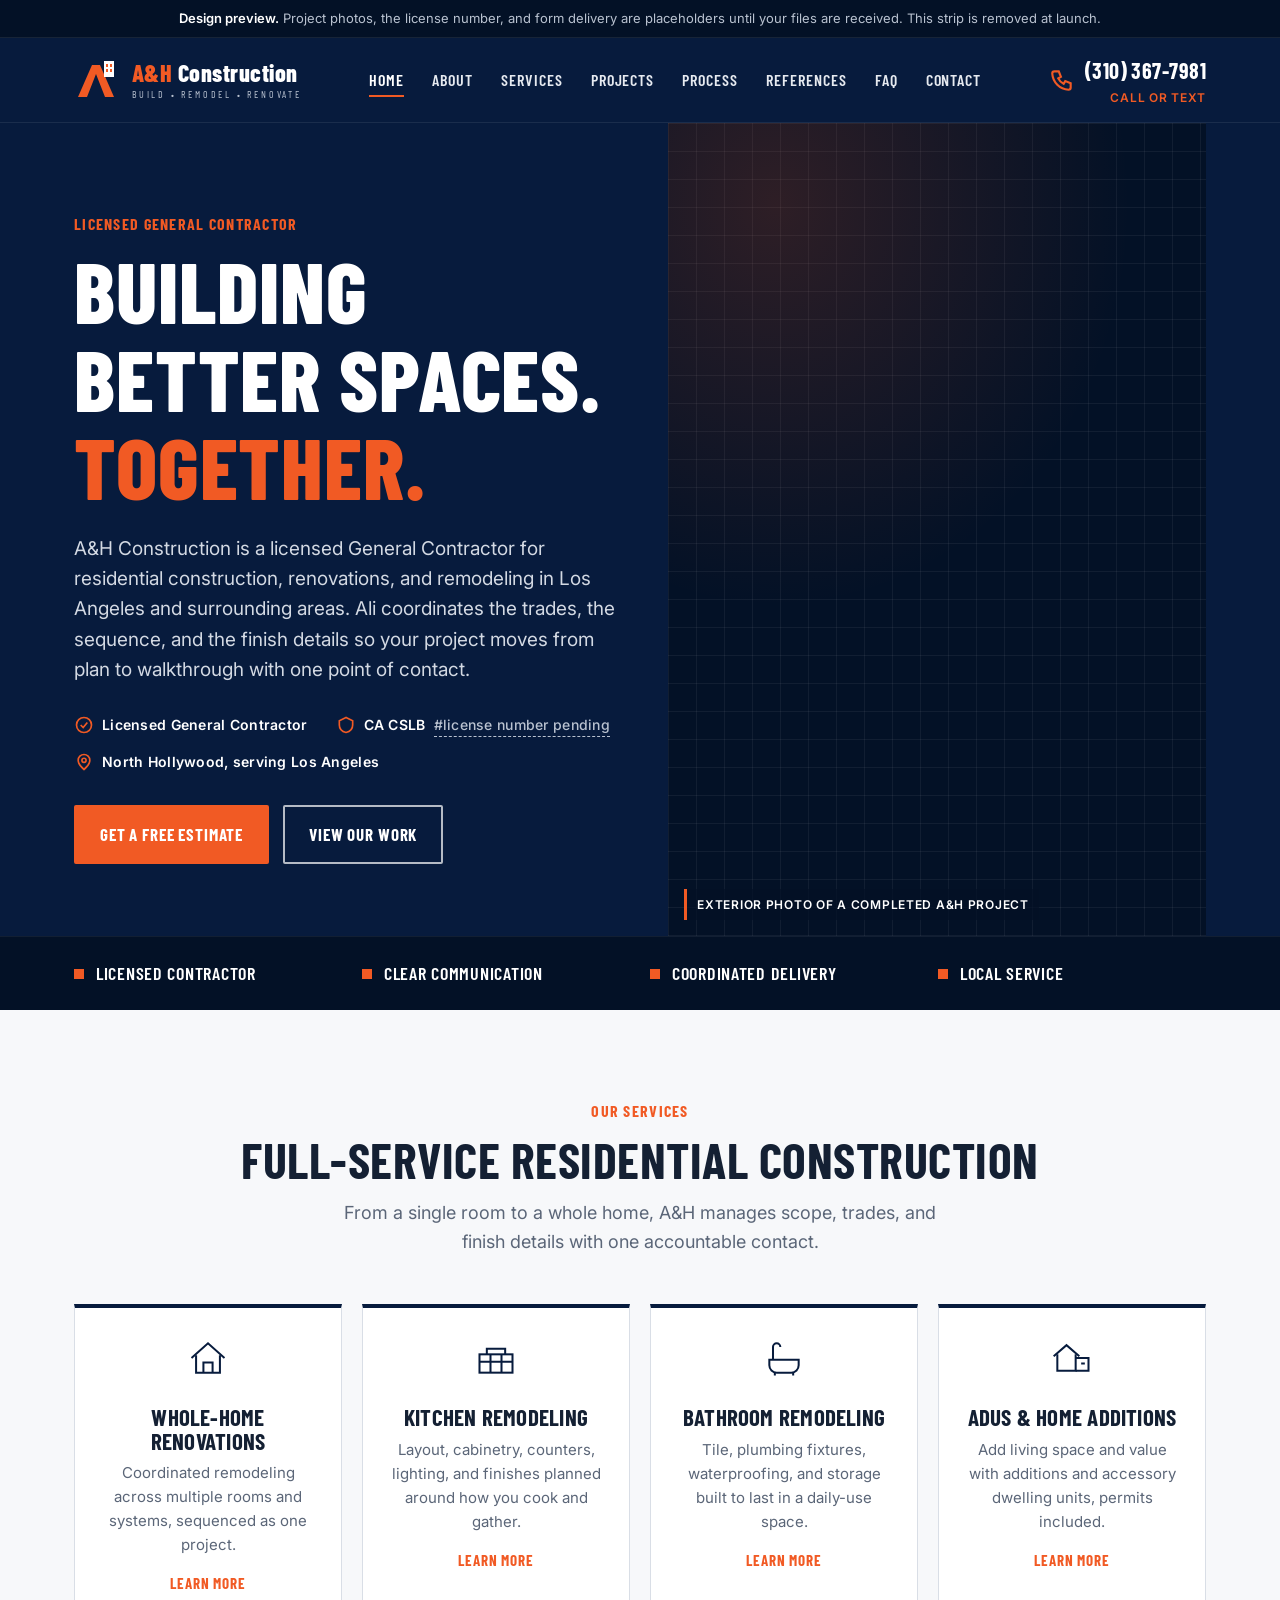
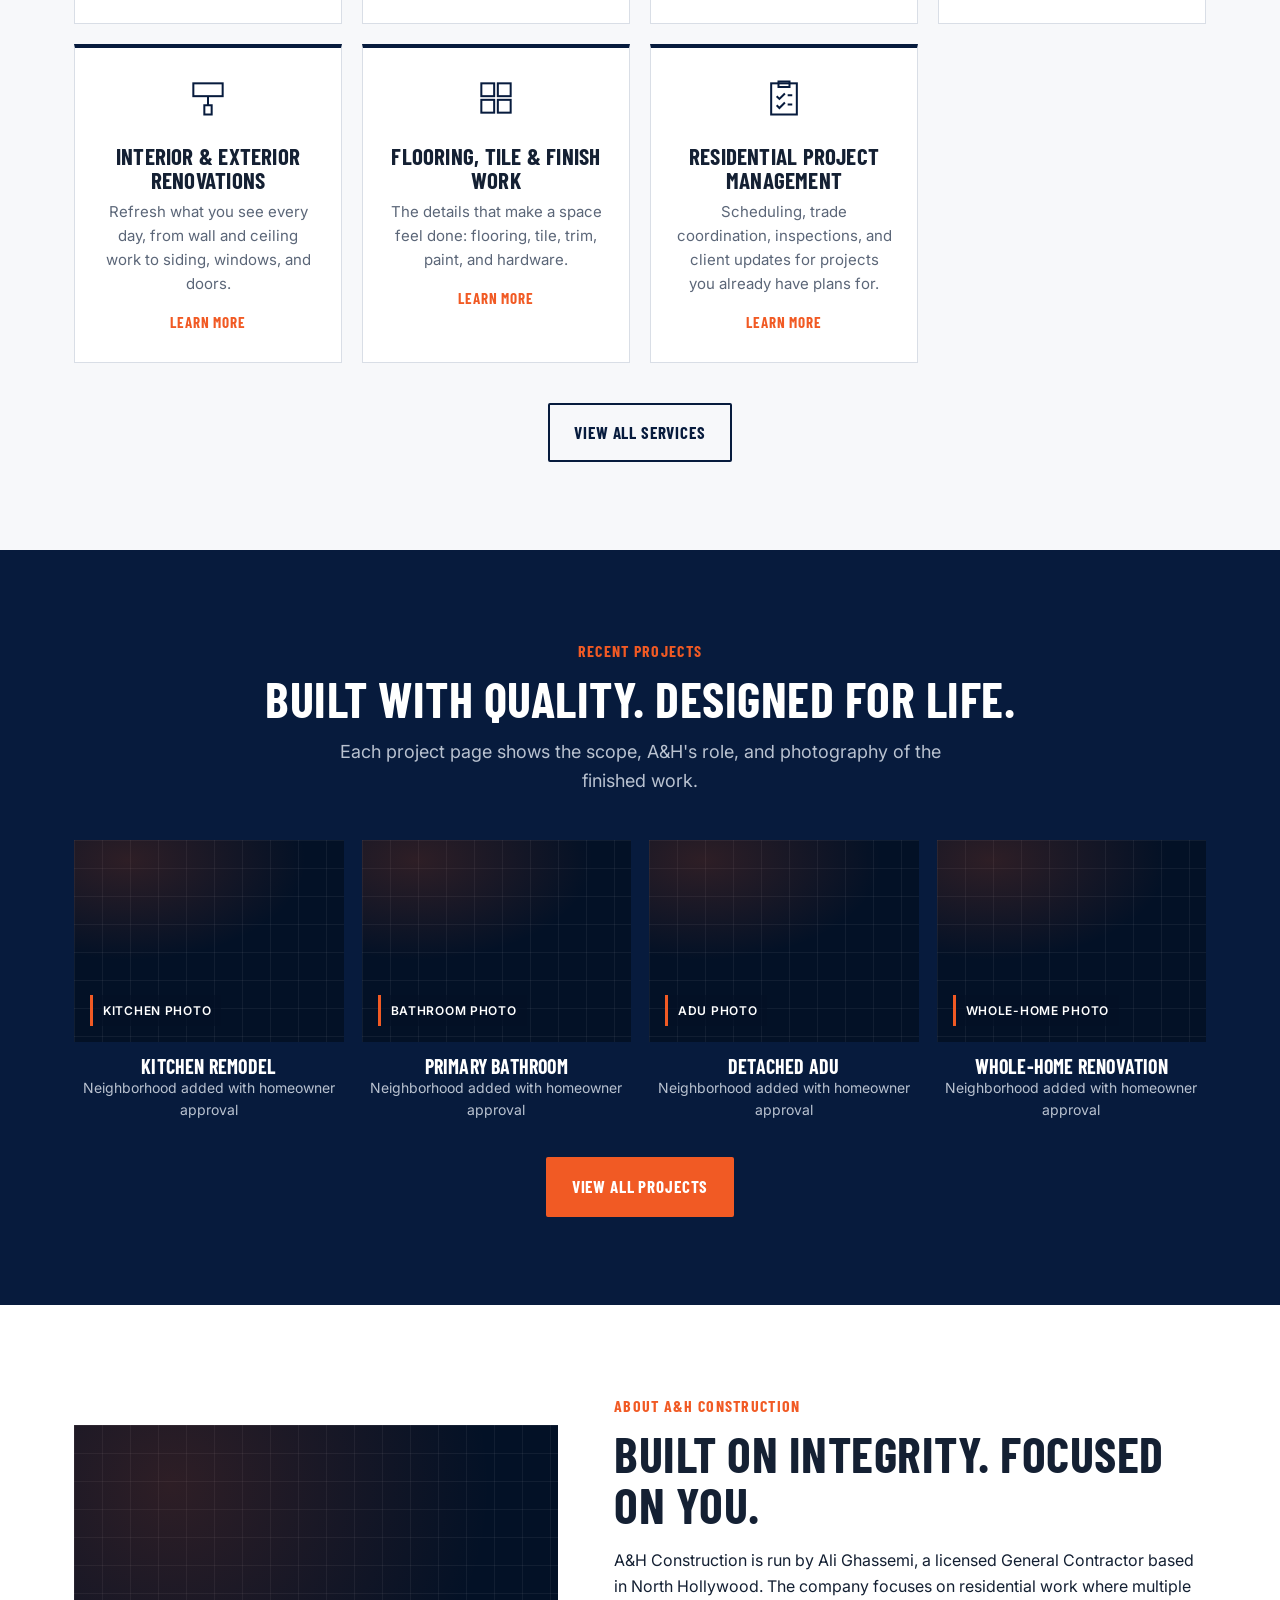
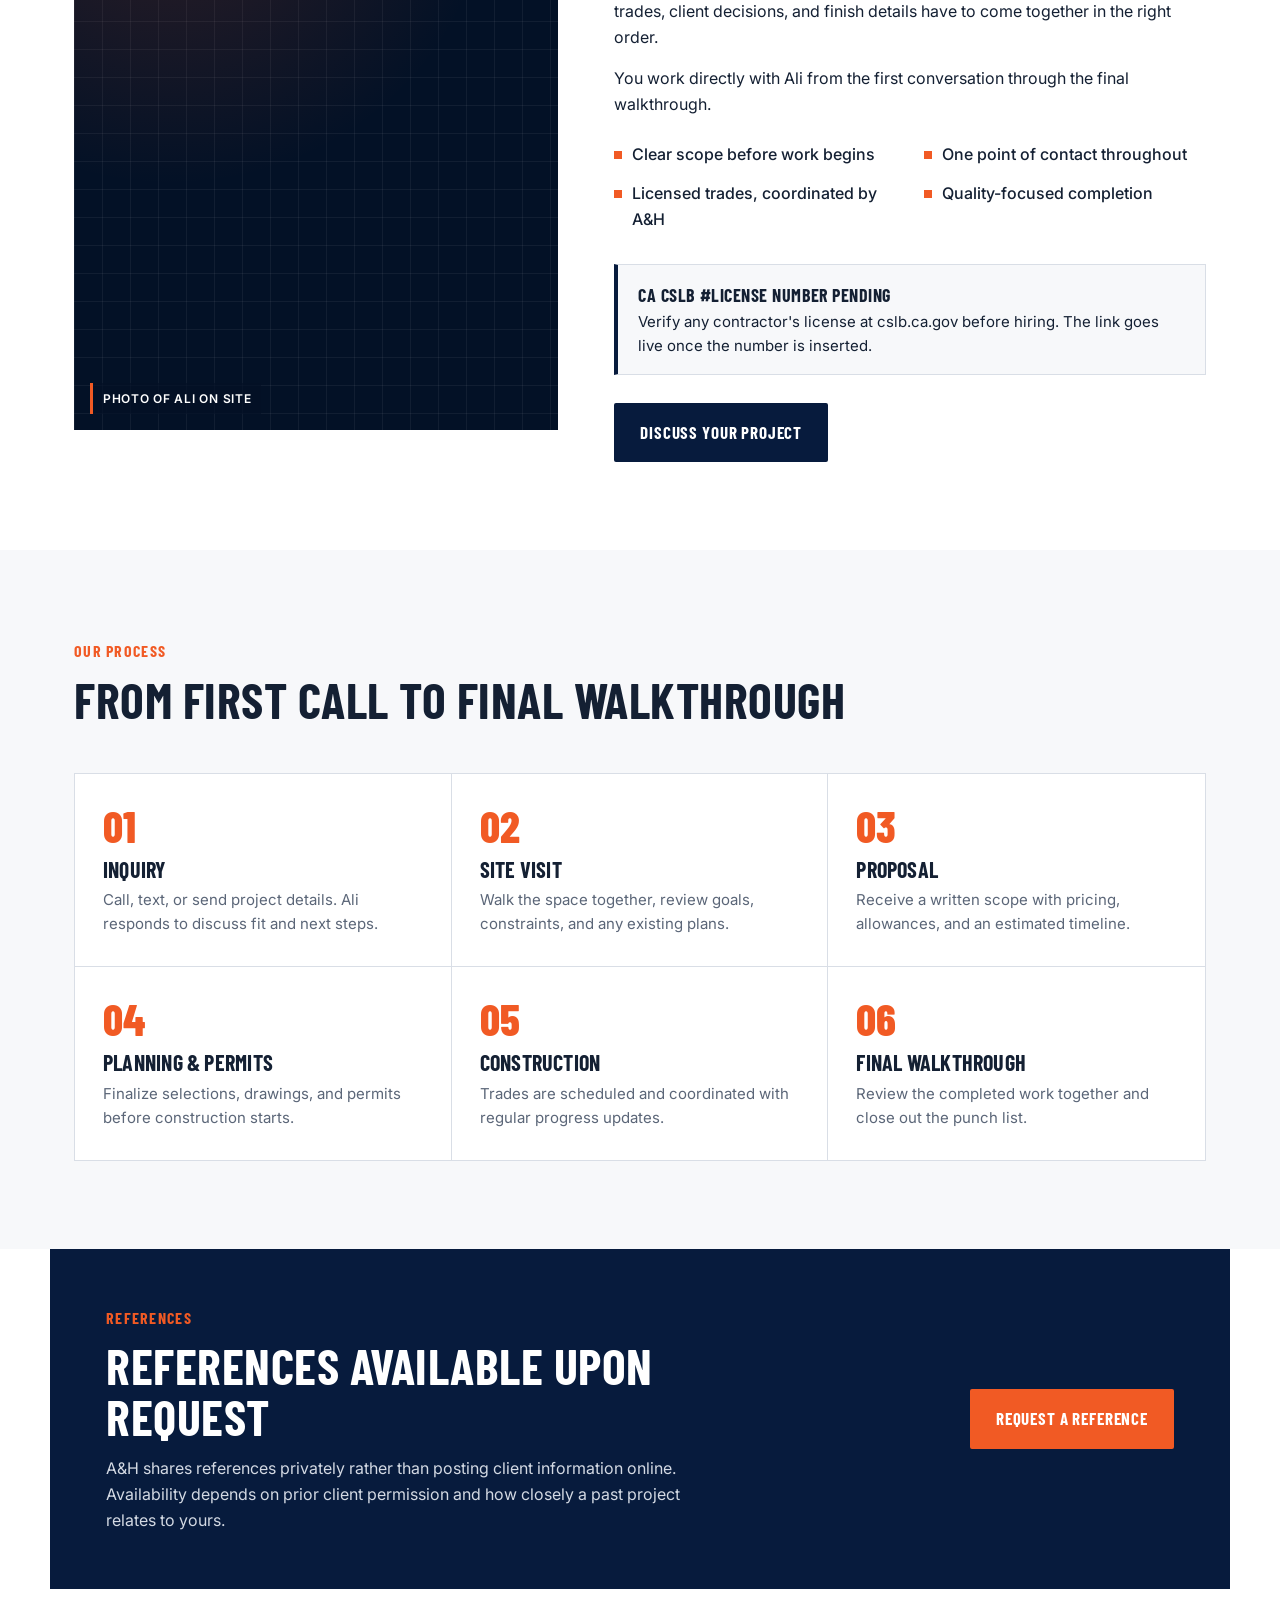
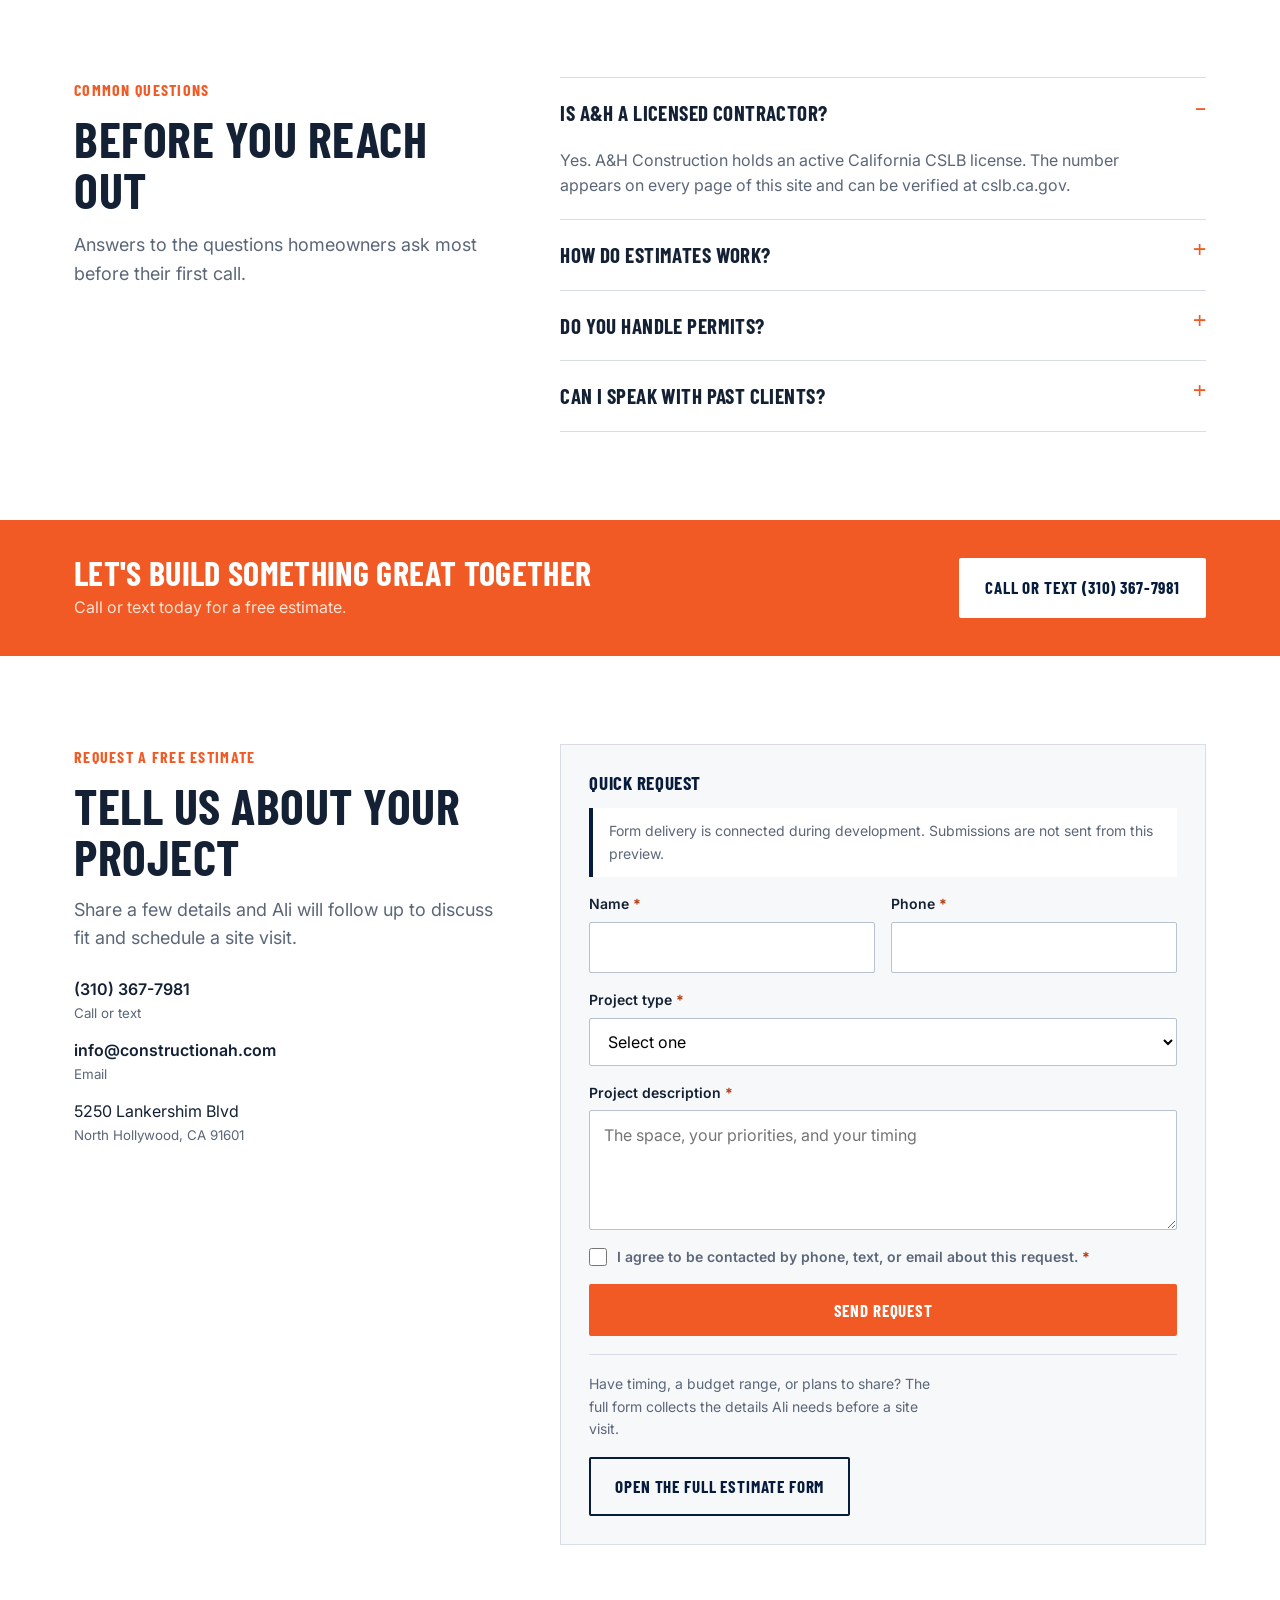
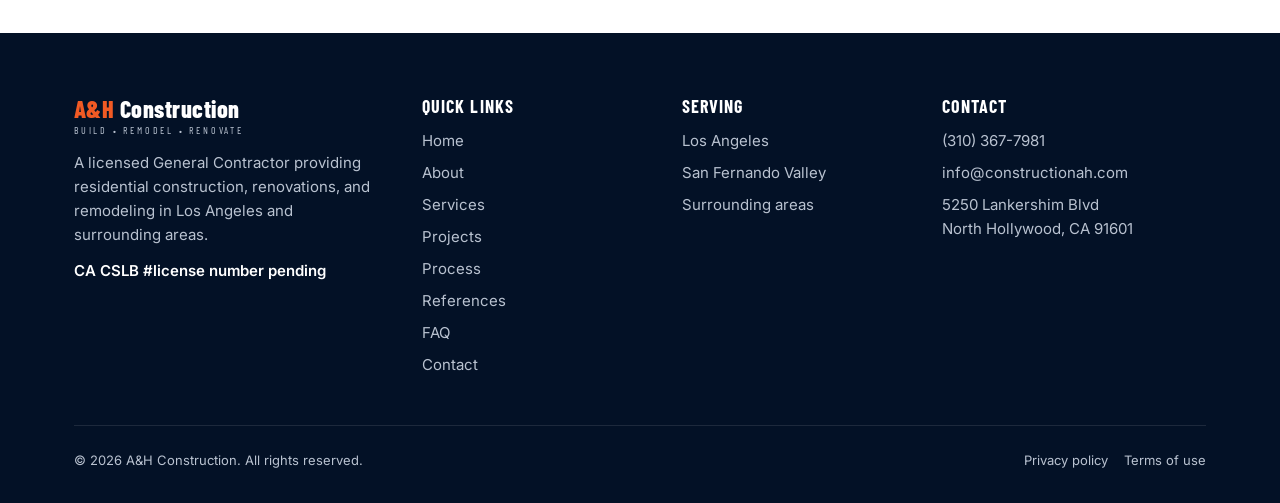
==== index.html @ 868bb8cc "homepage mockup (pre-refactor)" ====
<!DOCTYPE html>
<html lang="en">
<head>
<meta charset="utf-8">
<meta name="viewport" content="width=device-width, initial-scale=1">
<title>A&amp;H Construction | Licensed General Contractor in Los Angeles</title>
<meta name="description" content="A&H Construction provides residential remodeling, renovations, ADUs, additions, finish work, and project coordination in Los Angeles and surrounding areas.">
<link rel="icon" href="assets/img/favicon.svg" type="image/svg+xml">
<link rel="preconnect" href="https://fonts.googleapis.com">
<link rel="preconnect" href="https://fonts.gstatic.com" crossorigin>
<link href="https://fonts.googleapis.com/css2?family=Barlow+Condensed:wght@600;700;800&family=Inter:wght@400;500;600&display=swap" rel="stylesheet">
<link rel="stylesheet" href="assets/css/styles.css">
<script type="application/ld+json">
{
  "@context": "https://schema.org",
  "@type": "GeneralContractor",
  "name": "A&H Construction",
  "description": "Licensed General Contractor providing residential construction, renovations, and remodeling in Los Angeles and surrounding areas.",
  "url": "https://www.constructionah.com/",
  "logo": "https://www.constructionah.com/assets/img/favicon.svg",
  "telephone": "+1-310-367-7981",
  "email": "info@constructionah.com",
  "address": {
    "@type": "PostalAddress",
    "streetAddress": "5250 Lankershim Blvd",
    "addressLocality": "North Hollywood",
    "addressRegion": "CA",
    "postalCode": "91601",
    "addressCountry": "US"
  },
  "areaServed": [
    { "@type": "Place", "name": "Los Angeles and surrounding areas" },
    { "@type": "Place", "name": "San Fernando Valley" },
    { "@type": "Place", "name": "North Hollywood" }
  ],
  "makesOffer": [
    { "@type": "Offer", "itemOffered": { "@type": "Service", "name": "Whole-home renovations" } },
    { "@type": "Offer", "itemOffered": { "@type": "Service", "name": "Kitchen remodeling" } },
    { "@type": "Offer", "itemOffered": { "@type": "Service", "name": "Bathroom remodeling" } },
    { "@type": "Offer", "itemOffered": { "@type": "Service", "name": "ADUs and home additions" } },
    { "@type": "Offer", "itemOffered": { "@type": "Service", "name": "Interior and exterior renovations" } },
    { "@type": "Offer", "itemOffered": { "@type": "Service", "name": "Flooring, tile and finish work" } },
    { "@type": "Offer", "itemOffered": { "@type": "Service", "name": "Residential project management" } }
  ]
}
</script>
</head>
<body>

<div class="preview"><strong>Design preview.</strong> Project photos, the license number, and form delivery are placeholders until your files are received. This strip is removed at launch.</div>

<header class="site">
  <div class="wrap nav">
    <a class="brand" href="#top" aria-label="A&H Construction home">
      <svg class="mark" viewBox="0 0 46 46" aria-hidden="true">
        <path d="M4 40 L18 8 L26 8 L40 40 L31 40 L22 17 L13 40 Z" fill="#F15A24"/>
        <rect x="30" y="4" width="10" height="16" fill="#fff"/>
        <rect x="32" y="7" width="2" height="3" fill="#F15A24"/><rect x="36" y="7" width="2" height="3" fill="#F15A24"/>
        <rect x="32" y="12" width="2" height="3" fill="#F15A24"/><rect x="36" y="12" width="2" height="3" fill="#F15A24"/>
      </svg>
      <span class="brand-text"><b><span>A&amp;H</span> Construction</b><small>Build • Remodel • Renovate</small></span>
    </a>
    <nav aria-label="Primary">
      <ul class="menu">
        <li><a href="#top" aria-current="page">Home</a></li>
        <li><a href="#about">About</a></li>
        <li><a href="#services">Services</a></li>
        <li><a href="#projects">Projects</a></li>
        <li><a href="#process">Process</a></li>
        <li><a href="#references">References</a></li>
        <li><a href="#faq">FAQ</a></li>
        <li><a href="contact.html">Contact</a></li>
      </ul>
    </nav>
    <a class="phone" href="tel:+13103677981">
      <svg width="26" height="26" viewBox="0 0 24 24" fill="none" stroke="#F15A24" stroke-width="2" aria-hidden="true"><path d="M5 4h4l2 5-2.5 1.5a11 11 0 0 0 5 5L15 13l5 2v4a2 2 0 0 1-2 2A16 16 0 0 1 3 6a2 2 0 0 1 2-2"/></svg>
      <span><b>(310) 367-7981</b><small>Call or text</small></span>
    </a>
    <button class="burger" aria-expanded="false" aria-controls="drawer" aria-label="Open menu"><span></span></button>
  </div>
  <div class="drawer" id="drawer" data-open="false">
    <a href="#top">Home</a><a href="#about">About</a><a href="#services">Services</a><a href="#projects">Projects</a>
    <a href="#process">Process</a><a href="#references">References</a><a href="#faq">FAQ</a><a href="contact.html">Contact</a>
    <a class="drawer-phone" href="tel:+13103677981">(310) 367-7981</a>
  </div>
</header>

<main id="top">

<section class="hero">
  <div class="wrap hero-grid">
    <div class="hero-copy">
      <div class="kicker">Licensed General Contractor</div>
      <h1>Building better spaces.<br><span class="alt">Together.</span></h1>
      <p>A&amp;H Construction is a licensed General Contractor for residential construction, renovations, and remodeling in Los Angeles and surrounding areas. Ali coordinates the trades, the sequence, and the finish details so your project moves from plan to walkthrough with one point of contact.</p>
      <ul class="creds">
        <li><svg viewBox="0 0 24 24" fill="none" stroke="currentColor" stroke-width="2"><circle cx="12" cy="12" r="9"/><path d="m8 12 3 3 5-6"/></svg>Licensed General Contractor</li>
        <li><svg viewBox="0 0 24 24" fill="none" stroke="currentColor" stroke-width="2"><path d="M12 3 4 7v5c0 5 3.5 8 8 9 4.5-1 8-4 8-9V7z"/></svg>CA CSLB <span class="pending">#license number pending</span></li>
        <li><svg viewBox="0 0 24 24" fill="none" stroke="currentColor" stroke-width="2"><path d="M12 21s7-6 7-11a7 7 0 0 0-14 0c0 5 7 11 7 11z"/><circle cx="12" cy="10" r="2.5"/></svg>North Hollywood, serving Los Angeles</li>
      </ul>
      <div class="hero-actions">
        <a class="btn btn-orange" href="#contact">Get a free estimate</a>
        <a class="btn btn-ghost" href="#projects">View our work</a>
      </div>
    </div>
    <div class="ph hero-photo"><span class="tag">Exterior photo of a completed A&amp;H project</span></div>
  </div>
  <div class="trust">
    <ul class="wrap">
      <li>Licensed contractor</li>
      <li>Clear communication</li>
      <li>Coordinated delivery</li>
      <li>Local service</li>
    </ul>
  </div>
</section>

<section class="services" id="services">
  <div class="wrap center">
    <div class="kicker">Our services</div>
    <h2>Full-service residential construction</h2>
    <p class="lede">From a single room to a whole home, A&amp;H manages scope, trades, and finish details with one accountable contact.</p>
    <div class="svc-grid">
      <a class="svc" href="#contact">
        <svg viewBox="0 0 48 48" fill="none" stroke="currentColor" stroke-width="2.2"><path d="M6 24 24 8l18 16"/><path d="M11 21v19h26V21"/><path d="M19 40V29h10v11"/></svg>
        <h3>Whole-home renovations</h3><p>Coordinated remodeling across multiple rooms and systems, sequenced as one project.</p><span class="go">Learn more</span>
      </a>
      <a class="svc" href="services/kitchen-remodeling.html">
        <svg viewBox="0 0 48 48" fill="none" stroke="currentColor" stroke-width="2.2"><rect x="6" y="20" width="36" height="20"/><path d="M6 28h36M18 20v20M30 20v20"/><path d="M14 20v-6h20v6"/></svg>
        <h3>Kitchen remodeling</h3><p>Layout, cabinetry, counters, lighting, and finishes planned around how you cook and gather.</p><span class="go">Learn more</span>
      </a>
      <a class="svc" href="#contact">
        <svg viewBox="0 0 48 48" fill="none" stroke="currentColor" stroke-width="2.2"><path d="M8 26h32v6a8 8 0 0 1-8 8H16a8 8 0 0 1-8-8z"/><path d="M12 26V12a4 4 0 0 1 8 0"/><path d="M14 40v3M34 40v3"/></svg>
        <h3>Bathroom remodeling</h3><p>Tile, plumbing fixtures, waterproofing, and storage built to last in a daily-use space.</p><span class="go">Learn more</span>
      </a>
      <a class="svc" href="#contact">
        <svg viewBox="0 0 48 48" fill="none" stroke="currentColor" stroke-width="2.2"><path d="M4 22 18 10l14 12"/><path d="M8 20v18h20V20"/><path d="M28 24h14v14H28"/><path d="M34 30h4"/></svg>
        <h3>ADUs &amp; home additions</h3><p>Add living space and value with additions and accessory dwelling units, permits included.</p><span class="go">Learn more</span>
      </a>
      <a class="svc" href="#contact">
        <svg viewBox="0 0 48 48" fill="none" stroke="currentColor" stroke-width="2.2"><rect x="8" y="8" width="32" height="14"/><path d="M24 22v10"/><path d="M20 32h8v10h-8z"/></svg>
        <h3>Interior &amp; exterior renovations</h3><p>Refresh what you see every day, from wall and ceiling work to siding, windows, and doors.</p><span class="go">Learn more</span>
      </a>
      <a class="svc" href="#contact">
        <svg viewBox="0 0 48 48" fill="none" stroke="currentColor" stroke-width="2.2"><rect x="8" y="8" width="14" height="14"/><rect x="26" y="8" width="14" height="14"/><rect x="8" y="26" width="14" height="14"/><rect x="26" y="26" width="14" height="14"/></svg>
        <h3>Flooring, tile &amp; finish work</h3><p>The details that make a space feel done: flooring, tile, trim, paint, and hardware.</p><span class="go">Learn more</span>
      </a>
      <a class="svc" href="#contact">
        <svg viewBox="0 0 48 48" fill="none" stroke="currentColor" stroke-width="2.2"><rect x="10" y="8" width="28" height="34"/><path d="M18 6h12v6H18z"/><path d="m16 22 3 3 6-6M16 32l3 3 6-6"/><path d="M28 21h5M28 31h5"/></svg>
        <h3>Residential project management</h3><p>Scheduling, trade coordination, inspections, and client updates for projects you already have plans for.</p><span class="go">Learn more</span>
      </a>
    </div>
    <a class="btn btn-outline" href="#contact">View all services</a>
  </div>
</section>

<section class="projects" id="projects">
  <div class="wrap center">
    <div class="kicker">Recent projects</div>
    <h2>Built with quality. Designed for life.</h2>
    <p class="lede">Each project page shows the scope, A&amp;H's role, and photography of the finished work.</p>
    <div class="proj-grid">
      <div class="proj"><div class="ph"><span class="tag">Kitchen photo</span></div><h3>Kitchen remodel</h3><p>Neighborhood added with homeowner approval</p></div>
      <div class="proj"><div class="ph"><span class="tag">Bathroom photo</span></div><h3>Primary bathroom</h3><p>Neighborhood added with homeowner approval</p></div>
      <div class="proj"><div class="ph"><span class="tag">ADU photo</span></div><h3>Detached ADU</h3><p>Neighborhood added with homeowner approval</p></div>
      <div class="proj"><div class="ph"><span class="tag">Whole-home photo</span></div><h3>Whole-home renovation</h3><p>Neighborhood added with homeowner approval</p></div>
    </div>
    <a class="btn btn-orange" href="#contact">View all projects</a>
  </div>
</section>

<section class="about" id="about">
  <div class="wrap about-grid">
    <div class="ph"><span class="tag">Photo of Ali on site</span></div>
    <div>
      <div class="kicker">About A&amp;H Construction</div>
      <h2>Built on integrity. Focused on you.</h2>
      <p>A&amp;H Construction is run by Ali Ghassemi, a licensed General Contractor based in North Hollywood. The company focuses on residential work where multiple trades, client decisions, and finish details have to come together in the right order.</p>
      <p>You work directly with Ali from the first conversation through the final walkthrough.</p>
      <ul class="values">
        <li>Clear scope before work begins</li>
        <li>One point of contact throughout</li>
        <li>Licensed trades, coordinated by A&amp;H</li>
        <li>Quality-focused completion</li>
      </ul>
      <div class="license-box"><b>CA CSLB #license number pending</b>Verify any contractor's license at cslb.ca.gov before hiring. The link goes live once the number is inserted.</div>
      <a class="btn btn-navy" href="#contact">Discuss your project</a>
    </div>
  </div>
</section>

<section class="process" id="process">
  <div class="wrap">
    <div class="kicker">Our process</div>
    <h2>From first call to final walkthrough</h2>
    <div class="steps">
      <div class="step"><h3>Inquiry</h3><p>Call, text, or send project details. Ali responds to discuss fit and next steps.</p></div>
      <div class="step"><h3>Site visit</h3><p>Walk the space together, review goals, constraints, and any existing plans.</p></div>
      <div class="step"><h3>Proposal</h3><p>Receive a written scope with pricing, allowances, and an estimated timeline.</p></div>
      <div class="step"><h3>Planning &amp; permits</h3><p>Finalize selections, drawings, and permits before construction starts.</p></div>
      <div class="step"><h3>Construction</h3><p>Trades are scheduled and coordinated with regular progress updates.</p></div>
      <div class="step"><h3>Final walkthrough</h3><p>Review the completed work together and close out the punch list.</p></div>
    </div>
  </div>
</section>

<section class="refs" id="references">
  <div class="wrap refs-inner">
    <div>
      <div class="kicker">References</div>
      <h2>References available upon request</h2>
      <p>A&amp;H shares references privately rather than posting client information online. Availability depends on prior client permission and how closely a past project relates to yours.</p>
    </div>
    <a class="btn btn-orange" href="#contact">Request a reference</a>
  </div>
</section>

<section class="faq" id="faq">
  <div class="wrap faq-grid">
    <div>
      <div class="kicker">Common questions</div>
      <h2>Before you reach out</h2>
      <p class="lede">Answers to the questions homeowners ask most before their first call.</p>
    </div>
    <div>
      <details open><summary>Is A&amp;H a licensed contractor?</summary><p>Yes. A&amp;H Construction holds an active California CSLB license. The number appears on every page of this site and can be verified at cslb.ca.gov.</p></details>
      <details><summary>How do estimates work?</summary><p>After a site visit, you receive a written scope and pricing. Ranges shared before a visit are rough and change once the space and selections are known.</p></details>
      <details><summary>Do you handle permits?</summary><p>For work that requires permits, A&amp;H coordinates the permit process and inspections as part of the project.</p></details>
      <details><summary>Can I speak with past clients?</summary><p>References are available upon request and shared privately, subject to prior client permission and project relevance.</p></details>
    </div>
  </div>
</section>

<div class="cta-bar">
  <div class="wrap">
    <div><h2>Let's build something great together</h2><p>Call or text today for a free estimate.</p></div>
    <a class="btn" href="tel:+13103677981">Call or text (310) 367-7981</a>
  </div>
</div>

<section class="contact" id="contact">
  <div class="wrap contact-grid">
    <div>
      <div class="kicker">Request a free estimate</div>
      <h2>Tell us about your project</h2>
      <p class="lede">Share a few details and Ali will follow up to discuss fit and schedule a site visit.</p>
      <ul class="contact-list">
        <li><a href="tel:+13103677981">(310) 367-7981</a><small>Call or text</small></li>
        <li><a href="mailto:info@constructionah.com">info@constructionah.com</a><small>Email</small></li>
        <li>5250 Lankershim Blvd<small>North Hollywood, CA 91601</small></li>
      </ul>
    </div>
    <form action="#" onsubmit="event.preventDefault()" aria-labelledby="teaser-h">
      <h3 id="teaser-h" class="form-head">Quick request</h3>
      <div class="notice">Form delivery is connected during development. Submissions are not sent from this preview.</div>
      <div class="field"><label for="t-name">Name <span class="req" aria-hidden="true">*</span></label><input id="t-name" name="name" autocomplete="name" required></div>
      <div class="field"><label for="t-phone">Phone <span class="req" aria-hidden="true">*</span></label><input id="t-phone" name="phone" type="tel" autocomplete="tel" required></div>
      <div class="field full"><label for="t-type">Project type <span class="req" aria-hidden="true">*</span></label>
        <select id="t-type" name="project_type" required>
          <option value="">Select one</option>
          <option>Whole-home renovation</option><option>Kitchen remodeling</option><option>Bathroom remodeling</option>
          <option>ADU or home addition</option><option>Interior or exterior renovation</option><option>Flooring, tile or finish work</option>
          <option>Residential project management</option><option>Other</option><option>Reference request</option>
        </select></div>
      <div class="field full"><label for="t-desc">Project description <span class="req" aria-hidden="true">*</span></label><textarea id="t-desc" name="description" placeholder="The space, your priorities, and your timing" required></textarea></div>
      <label class="consent"><input type="checkbox" name="consent" required><span>I agree to be contacted by phone, text, or email about this request. <span class="req" aria-hidden="true">*</span></span></label>
      <div class="field full"><button class="btn btn-orange" type="submit">Send request</button></div>
      <div class="teaser-note">
        <p>Have timing, a budget range, or plans to share? The full form collects the details Ali needs before a site visit.</p>
        <a class="btn btn-outline" href="contact.html">Open the full estimate form</a>
      </div>
    </form>
  </div>
</section>

</main>

<footer>
  <div class="wrap">
    <div class="foot-grid">
      <div class="foot-brand">
        <span class="brand-text"><b style="color:#fff"><span style="color:#F15A24">A&amp;H</span> Construction</b><small>Build • Remodel • Renovate</small></span>
        <p>A licensed General Contractor providing residential construction, renovations, and remodeling in Los Angeles and surrounding areas.</p>
        <p style="margin-top:12px;color:#fff;font-weight:600">CA CSLB #license number pending</p>
      </div>
      <div><h4>Quick links</h4><ul><li><a href="#top">Home</a></li><li><a href="#about">About</a></li><li><a href="#services">Services</a></li><li><a href="#projects">Projects</a></li><li><a href="#process">Process</a></li><li><a href="#references">References</a></li><li><a href="#faq">FAQ</a></li><li><a href="contact.html">Contact</a></li></ul></div>
      <div><h4>Serving</h4><ul><li>Los Angeles</li><li>San Fernando Valley</li><li>Surrounding areas</li></ul></div>
      <div><h4>Contact</h4><ul><li><a href="tel:+13103677981">(310) 367-7981</a></li><li><a href="mailto:info@constructionah.com">info@constructionah.com</a></li><li>5250 Lankershim Blvd<br>North Hollywood, CA 91601</li></ul></div>
    </div>
    <div class="foot-bottom">
      <span>&copy; 2026 A&amp;H Construction. All rights reserved.</span>
      <span><a href="#">Privacy policy</a> &nbsp;&nbsp; <a href="#">Terms of use</a></span>
    </div>
  </div>
</footer>

<nav class="mbar" aria-label="Quick contact">
  <a class="btn btn-ghost" href="tel:+13103677981">Call</a>
  <a class="btn btn-ghost" href="sms:+13103677981">Text</a>
  <a class="btn btn-orange" href="#contact">Free estimate</a>
</nav>

<script src="assets/js/main.js" defer></script>
</body>
</html>
---- assets/css/styles.css ----
:root{
  --navy:#071B3D; --deep:#031126; --orange:#F15A24; --off:#F7F8FA; --ink:#142033;
  --line:#D9DEE6; --muted:#5B6678; --white:#fff;
  --orange-text:#B33C10; /* AA-safe orange for small text on light backgrounds */
  --head:"Barlow Condensed","Oswald","Roboto Condensed","Arial Narrow",sans-serif;
  --body:"Inter",Arial,Helvetica,sans-serif;
  --max:1180px;
}
*{box-sizing:border-box;margin:0;padding:0}
html{scroll-behavior:smooth}
@media (prefers-reduced-motion:reduce){html{scroll-behavior:auto} *{transition:none!important}}
body{font-family:var(--body);color:var(--ink);background:var(--white);line-height:1.6;font-size:16px}
img{max-width:100%;display:block}
a{color:inherit}
h1,h2,h3,h4{font-family:var(--head);text-transform:uppercase;font-weight:700;line-height:1.02;letter-spacing:.01em}
h1{font-size:clamp(46px,7vw,86px);font-weight:800}
h2{font-size:clamp(34px,4.2vw,50px)}
h3{font-size:22px}
.wrap{max-width:var(--max);margin:0 auto;padding:0 24px}
.lede{font-size:18px;color:var(--muted);max-width:56ch}
section{padding:88px 0}
.kicker{font-family:var(--head);text-transform:uppercase;font-weight:700;color:var(--orange);font-size:16px;letter-spacing:.08em;margin-bottom:10px}
:focus-visible{outline:3px solid var(--orange);outline-offset:3px}

/* buttons */
.btn{display:inline-flex;align-items:center;justify-content:center;gap:8px;font-family:var(--head);text-transform:uppercase;font-weight:700;font-size:17px;letter-spacing:.05em;padding:14px 24px;border-radius:2px;text-decoration:none;border:2px solid transparent;cursor:pointer;min-height:48px;transition:background .15s,color .15s}
.btn-orange{background:var(--orange);color:#fff;border-color:var(--orange)}
.btn-orange:hover{background:#d84c1a;border-color:#d84c1a}
.btn-ghost{background:transparent;color:#fff;border-color:rgba(255,255,255,.7)}
.btn-ghost:hover{border-color:#fff;background:rgba(255,255,255,.08)}
.btn-navy{background:var(--navy);color:#fff;border-color:var(--navy)}
.btn-navy:hover{background:var(--deep)}
.btn-outline{background:transparent;color:var(--navy);border-color:var(--navy)}
.btn-outline:hover{background:var(--navy);color:#fff}

/* preview strip (remove before launch) */
.preview{background:var(--deep);color:#B9C2D0;font-size:13px;text-align:center;padding:8px 16px;border-bottom:1px solid rgba(255,255,255,.08)}
.preview strong{color:#fff;font-weight:600}

/* header */
header.site{position:sticky;top:0;z-index:50;background:var(--navy);color:#fff;border-bottom:1px solid rgba(255,255,255,.08)}
.nav{display:flex;align-items:center;justify-content:space-between;height:84px;gap:24px}
.brand{display:flex;align-items:center;gap:12px;text-decoration:none}
.mark{width:46px;height:46px;position:relative}
.brand-text{font-family:var(--head);line-height:1}
.brand-text b{display:block;font-size:24px;font-weight:800;letter-spacing:.02em}
.brand-text b span{color:var(--orange)}
.brand-text small{display:block;font-size:10px;letter-spacing:.28em;color:#B9C2D0;margin-top:4px;text-transform:uppercase}
.menu{display:flex;gap:28px;list-style:none;align-items:center}
.menu a{font-family:var(--head);text-transform:uppercase;font-weight:600;font-size:16px;letter-spacing:.06em;text-decoration:none;color:#E6EAF0;padding:6px 0;border-bottom:2px solid transparent}
.menu a:hover,.menu a[aria-current]{color:#fff;border-bottom-color:var(--orange)}
.phone{display:flex;align-items:center;gap:10px;text-decoration:none;text-align:right}
.phone b{display:block;font-family:var(--head);font-size:22px;font-weight:700;letter-spacing:.02em}
.phone small{display:block;color:var(--orange);font-size:12px;font-weight:600;letter-spacing:.06em;text-transform:uppercase}
.burger{display:none;background:none;border:2px solid rgba(255,255,255,.4);color:#fff;width:48px;height:48px;border-radius:2px;font-size:0;position:relative}
.burger span,.burger span::before,.burger span::after{content:"";position:absolute;left:11px;width:22px;height:2px;background:#fff;transition:transform .2s,opacity .2s}
.burger span{top:21px}.burger span::before{left:0;top:-7px}.burger span::after{left:0;top:7px}
.burger[aria-expanded="true"] span{background:transparent}
.burger[aria-expanded="true"] span::before{transform:translateY(7px) rotate(45deg)}
.burger[aria-expanded="true"] span::after{transform:translateY(-7px) rotate(-45deg)}
.drawer{display:none}

/* photo placeholders: intentional, labeled */
.ph{position:relative;background:var(--deep);color:#B9C2D0;overflow:hidden;
    background-image:linear-gradient(rgba(255,255,255,.055) 1px,transparent 1px),linear-gradient(90deg,rgba(255,255,255,.055) 1px,transparent 1px);
    background-size:28px 28px;display:flex;align-items:flex-end}
.ph::before{content:"";position:absolute;inset:0;background:radial-gradient(120% 90% at 20% 10%,rgba(241,90,36,.18),transparent 55%)}
.ph .tag{position:relative;margin:16px;font-size:12px;letter-spacing:.06em;text-transform:uppercase;font-weight:600;color:#fff;background:rgba(3,17,38,.7);border-left:3px solid var(--orange);padding:6px 10px}

/* hero */
.hero{background:var(--navy);color:#fff;padding:0}
.hero-grid{display:grid;grid-template-columns:1.05fr .95fr;min-height:640px}
.hero-copy{padding:88px 40px 72px 0;display:flex;flex-direction:column;justify-content:center}
.hero-copy .kicker{color:var(--orange)}
.hero-copy h1 .alt{color:var(--orange)}
.hero-copy p{font-size:19px;color:#D3D9E3;max-width:50ch;margin:24px 0 28px}
.creds{display:flex;flex-wrap:wrap;gap:14px 28px;margin-bottom:32px;font-size:14px;font-weight:600;letter-spacing:.02em}
.creds li{list-style:none;display:flex;align-items:center;gap:8px}
.creds svg{width:20px;height:20px;color:var(--orange)}
.creds .pending{color:#B9C2D0;font-weight:500;border-bottom:1px dashed #B9C2D0}
.hero-photo{min-height:640px}
.hero-actions{display:flex;gap:14px;flex-wrap:wrap}

/* trust strip */
.trust{background:var(--deep);color:#fff;padding:22px 0;border-top:1px solid rgba(255,255,255,.06)}
.trust ul{display:grid;grid-template-columns:repeat(4,1fr);list-style:none;gap:20px}
.trust li{display:flex;align-items:center;gap:12px;font-family:var(--head);text-transform:uppercase;font-weight:600;font-size:18px;letter-spacing:.04em}
.trust li::before{content:"";width:10px;height:10px;background:var(--orange);flex:none}

/* services */
.services{background:var(--off)}
.center{text-align:center}
.center .lede{margin:14px auto 0}
.svc-grid{display:grid;grid-template-columns:repeat(4,1fr);gap:20px;margin:48px 0 40px}
.svc{background:#fff;border:1px solid var(--line);border-top:4px solid var(--navy);padding:28px 24px 26px;text-decoration:none;color:var(--ink);display:block}
.svc:hover{border-top-color:var(--orange)}
.svc svg{width:44px;height:44px;color:var(--navy);margin-bottom:18px}
.svc h3{margin-bottom:8px;font-size:23px}
.svc p{color:var(--muted);font-size:15px}
.svc .go{display:inline-block;margin-top:14px;font-family:var(--head);text-transform:uppercase;font-weight:700;color:var(--orange);letter-spacing:.06em;font-size:15px}
.svc.wide{grid-column:span 1}

/* projects */
.projects{background:var(--navy);color:#fff}
.projects .lede{color:#B9C2D0}
.proj-grid{display:grid;grid-template-columns:repeat(4,1fr);gap:18px;margin:44px 0 36px}
.proj .ph{aspect-ratio:4/3}
.proj h3{margin-top:14px;font-size:20px}
.proj p{color:#B9C2D0;font-size:14px}

/* about */
.about-grid{display:grid;grid-template-columns:.9fr 1.1fr;gap:56px;align-items:center}
.about .ph{aspect-ratio:4/5}
.about h2{margin-bottom:18px}
.about p{margin-bottom:16px;max-width:58ch}
.values{list-style:none;display:grid;grid-template-columns:1fr 1fr;gap:14px 28px;margin:24px 0 32px}
.values li{display:flex;gap:10px;align-items:flex-start;font-weight:500}
.values li::before{content:"";width:8px;height:8px;background:var(--orange);margin-top:9px;flex:none}
.license-box{border:1px solid var(--line);border-left:4px solid var(--navy);padding:16px 20px;font-size:15px;margin-bottom:28px;background:var(--off)}
.license-box b{font-family:var(--head);text-transform:uppercase;font-size:18px;display:block;letter-spacing:.03em}

/* process */
.process{background:var(--off)}
.steps{counter-reset:step;display:grid;grid-template-columns:repeat(3,1fr);gap:0;margin-top:48px;border:1px solid var(--line);background:#fff}
.step{padding:30px 28px;border-right:1px solid var(--line);border-bottom:1px solid var(--line)}
.step:nth-child(3n){border-right:0}
.step:nth-child(n+4){border-bottom:0}
.step::before{counter-increment:step;content:counter(step,decimal-leading-zero);font-family:var(--head);font-weight:800;font-size:44px;color:var(--orange);line-height:1;display:block;margin-bottom:10px}
.step h3{margin-bottom:8px}
.step p{color:var(--muted);font-size:15px}

/* references */
.refs{padding:0}
.refs-inner{background:var(--navy);color:#fff;padding:56px;display:grid;grid-template-columns:1.4fr .6fr;gap:40px;align-items:center}
.refs p{color:#D3D9E3;max-width:60ch;margin-top:14px}
.refs .btn{justify-self:end}

/* faq */
.faq-grid{display:grid;grid-template-columns:.8fr 1.2fr;gap:56px;align-items:start}
.faq-grid h2{margin-bottom:16px}
details{border-top:1px solid var(--line)}
details:last-of-type{border-bottom:1px solid var(--line)}
summary{cursor:pointer;list-style:none;font-family:var(--head);text-transform:uppercase;font-weight:700;font-size:21px;padding:18px 44px 18px 0;position:relative;letter-spacing:.02em}
summary::-webkit-details-marker{display:none}
summary::after{content:"+";position:absolute;right:0;top:12px;font-size:30px;color:var(--orange);font-weight:400;line-height:1}
details[open] summary::after{content:"–"}
details p{padding:0 0 20px;color:var(--muted);max-width:62ch}

/* contact bar */
.cta-bar{background:var(--orange);color:#fff;padding:36px 0}
.cta-bar .wrap{display:flex;justify-content:space-between;align-items:center;gap:24px;flex-wrap:wrap}
.cta-bar h2{font-size:34px}
.cta-bar p{color:#FFE3D6;margin-top:4px}
.cta-bar .btn{background:#fff;color:var(--navy);border-color:#fff}
.cta-bar .btn:hover{background:var(--navy);color:#fff;border-color:var(--navy)}

/* contact form preview */
.contact-grid{display:grid;grid-template-columns:.8fr 1.2fr;gap:56px}
.contact h2{margin-bottom:14px}
.contact-list{list-style:none;margin-top:24px;display:grid;gap:14px}
.contact-list a{text-decoration:none;font-weight:600}
.contact-list small{display:block;color:var(--muted);font-weight:400}
form{display:grid;grid-template-columns:1fr 1fr;gap:16px;border:1px solid var(--line);padding:28px;background:var(--off)}
.field{display:flex;flex-direction:column;gap:6px}
.field.full{grid-column:1/-1}
label{font-size:14px;font-weight:600}
input,select,textarea{font:inherit;padding:12px 14px;border:1px solid #B9C2D0;border-radius:2px;background:#fff;min-height:46px;width:100%}
textarea{min-height:120px;resize:vertical}
.notice{grid-column:1/-1;background:#fff;border-left:4px solid var(--navy);padding:12px 16px;font-size:14px;color:var(--muted)}
.consent{grid-column:1/-1;display:flex;gap:10px;align-items:flex-start;font-size:14px;color:var(--muted)}
.consent input{width:18px;height:18px;min-height:0;margin-top:2px}

/* footer */
footer{background:var(--deep);color:#B9C2D0;padding:64px 0 32px;font-size:15px}
.foot-grid{display:grid;grid-template-columns:1.4fr 1fr 1fr 1.2fr;gap:40px;margin-bottom:48px}
footer h4{color:#fff;font-size:18px;letter-spacing:.06em;margin-bottom:14px}
footer ul{list-style:none;display:grid;gap:8px}
footer a{text-decoration:none}
footer a:hover{color:#fff}
.foot-brand p{margin-top:16px;max-width:36ch}
.foot-bottom{border-top:1px solid rgba(255,255,255,.1);padding-top:24px;display:flex;justify-content:space-between;flex-wrap:wrap;gap:12px;font-size:13px}

/* mobile bottom bar */
.mbar{display:none}

@media (max-width:1024px){
  .svc-grid{grid-template-columns:repeat(3,1fr)}
  .proj-grid{grid-template-columns:repeat(2,1fr)}
  .trust ul{grid-template-columns:repeat(2,1fr)}
  .hero-grid{grid-template-columns:1fr}
  .hero-copy{padding:72px 0 56px}
  .hero-photo{min-height:360px}
  .refs-inner{grid-template-columns:1fr;padding:40px 28px}
  .refs .btn{justify-self:start}
  .foot-grid{grid-template-columns:1fr 1fr}
}
@media (max-width:820px){
  section{padding:64px 0}
  .menu,.phone{display:none}
  .burger{display:block}
  .drawer{display:none;background:var(--deep);padding:8px 24px 24px;border-top:1px solid rgba(255,255,255,.08)}
  .drawer[data-open="true"]{display:block}
  .drawer a{display:block;color:#fff;text-decoration:none;font-family:var(--head);text-transform:uppercase;font-weight:600;font-size:22px;letter-spacing:.05em;padding:14px 0;border-bottom:1px solid rgba(255,255,255,.08)}
  .drawer .drawer-phone{color:var(--orange);border-bottom:0;padding-top:20px}
  .nav{height:72px}
  /* services: 2-up grid, 7th card spans full width */
  .svc-grid{grid-template-columns:1fr 1fr;gap:12px;margin:32px 0 28px}
  .svc{padding:18px 14px 16px}
  .svc svg{width:32px;height:32px;margin-bottom:12px}
  .svc h3{font-size:18px}
  .svc p{font-size:13px;line-height:1.45}
  .svc .go{font-size:13px;margin-top:10px}
  .svc:last-child{grid-column:1/-1}
  .proj-grid{grid-template-columns:1fr 1fr;gap:12px}
  .proj h3{font-size:17px}
  .proj p{font-size:12px}
  .about-grid,.faq-grid,.contact-grid{grid-template-columns:1fr;gap:36px}
  .values{grid-template-columns:1fr}
  /* process: 2-up grid, 3 rows */
  .steps{grid-template-columns:1fr 1fr;margin-top:32px}
  .step{padding:18px 14px}
  .step::before{font-size:32px;margin-bottom:6px}
  .step h3{font-size:18px}
  .step p{font-size:13px;line-height:1.45}
  .step:nth-child(odd){border-right:1px solid var(--line)}
  .step:nth-child(even){border-right:0}
  .step:nth-child(-n+4){border-bottom:1px solid var(--line)}
  .step:nth-child(n+5){border-bottom:0}
  form{grid-template-columns:1fr;padding:20px}
  .field.full{grid-column:auto}
  .notice,.consent{grid-column:auto}
  .foot-grid{grid-template-columns:1fr}
  body{padding-bottom:72px}
  .mbar{display:grid;grid-template-columns:1fr 1fr 1.3fr;position:fixed;bottom:0;left:0;right:0;z-index:60;background:var(--deep);border-top:1px solid rgba(255,255,255,.12);padding:8px;gap:8px}
  .mbar a{font-size:15px;padding:12px 8px;min-height:52px}
}

/* ==========================================================================
   Interior pages (service detail, contact, 404)
   Additive only — nothing above this line is modified.
   ========================================================================== */

/* interior page hero — same navy treatment as the homepage hero */
.page-hero{background:var(--navy);color:#fff;padding:72px 0 68px}
.page-hero h1{font-size:clamp(40px,5.6vw,68px)}
.page-hero h1 .alt{color:var(--orange)}
.page-hero p{font-size:19px;color:#D3D9E3;max-width:58ch;margin:22px 0 0}
.page-hero .hero-actions{margin-top:30px}
.page-hero .creds{margin:28px 0 0}

/* breadcrumbs */
.crumbs{list-style:none;display:flex;flex-wrap:wrap;align-items:center;gap:8px;margin-bottom:18px;font-family:var(--head);text-transform:uppercase;font-weight:600;font-size:14px;letter-spacing:.08em;color:#B9C2D0}
.crumbs a{color:#D3D9E3;text-decoration:none;border-bottom:2px solid transparent}
.crumbs a:hover{color:#fff;border-bottom-color:var(--orange)}
.crumbs li+li::before{content:"/";margin-right:8px;color:var(--orange)}
.crumbs [aria-current]{color:#fff}

/* two-column detail body */
.detail-grid{display:grid;grid-template-columns:1.2fr .8fr;gap:56px;align-items:start}
.prose h2{margin-bottom:16px}
.prose h3{margin:32px 0 10px}
.prose p{margin-bottom:16px;max-width:64ch}
.prose p:last-child{margin-bottom:0}
.checklist{list-style:none;display:grid;gap:12px;margin:6px 0 8px}
.checklist li{display:flex;gap:12px;align-items:flex-start}
.checklist li::before{content:"";width:8px;height:8px;background:var(--orange);margin-top:9px;flex:none}
.checklist b{font-weight:600}

/* sidebar card */
.side-card{border:1px solid var(--line);border-top:4px solid var(--navy);background:var(--off);padding:26px 24px;position:sticky;top:104px}
.side-card h3{margin-bottom:10px}
.side-card p{color:var(--muted);font-size:15px;margin-bottom:18px}
.side-card .btn{width:100%}
.side-card.on-off{background:#fff}
.side-card .contact-list{margin-top:20px;padding-top:18px;border-top:1px solid var(--line);font-size:15px}
@media (prefers-reduced-motion:reduce){.side-card{position:static}}

/* related services */
.rel-grid{display:grid;grid-template-columns:repeat(3,1fr);gap:16px;margin-top:36px}
.rel{background:#fff;border:1px solid var(--line);border-left:4px solid var(--navy);padding:20px;text-decoration:none;color:var(--ink);display:block}
.rel:hover{border-left-color:var(--orange)}
.rel b{display:block;font-family:var(--head);text-transform:uppercase;font-size:20px;font-weight:700;letter-spacing:.02em;margin-bottom:6px}
.rel span{display:block;color:var(--muted);font-size:14px;line-height:1.5}

/* homepage estimate teaser */
.teaser-note{grid-column:1/-1;display:flex;flex-wrap:wrap;align-items:center;justify-content:space-between;gap:16px;border-top:1px solid var(--line);padding-top:18px;margin-top:2px}
.teaser-note p{font-size:14px;color:var(--muted);max-width:40ch}

/* contact page columns */
.contact-page .contact-grid{grid-template-columns:.72fr 1.28fr}
.note-box{border:1px solid var(--line);border-left:4px solid var(--navy);background:var(--off);padding:16px 20px;font-size:15px;margin-top:28px}
.note-box b{display:block;font-family:var(--head);text-transform:uppercase;font-size:18px;letter-spacing:.03em}
.form-head{grid-column:1/-1;font-family:var(--head);text-transform:uppercase;font-weight:700;font-size:19px;letter-spacing:.03em;color:var(--navy);margin-top:8px;padding-top:16px;border-top:1px solid var(--line)}
.form-head:first-child{margin-top:0;padding-top:0;border-top:0}
.hint{font-size:13px;color:var(--muted)}
/* AA-accessible orange for small text on white/off-white — brand --orange is 3.37:1 there */
.req{color:var(--orange-text);font-weight:700}

/* 404 */
.err-code{font-family:var(--head);font-weight:800;font-size:clamp(72px,14vw,150px);line-height:.9;color:var(--orange);letter-spacing:.02em}
.err-links{list-style:none;display:grid;grid-template-columns:repeat(3,1fr);gap:16px;margin-top:44px}
.err-links .rel{height:100%}

@media (max-width:1024px){
  .detail-grid{grid-template-columns:1fr;gap:40px}
  .side-card{position:static}
  .contact-page .contact-grid{grid-template-columns:1fr}
}
@media (max-width:820px){
  .page-hero{padding:48px 0 44px}
  .rel-grid{grid-template-columns:1fr 1fr;gap:12px}
  .rel{padding:16px}
  .rel b{font-size:17px}
  .rel span{font-size:13px}
  .err-links{grid-template-columns:1fr 1fr;gap:12px}
  .err-links li:last-child{grid-column:1/-1}
  .form-head{grid-column:auto}
}
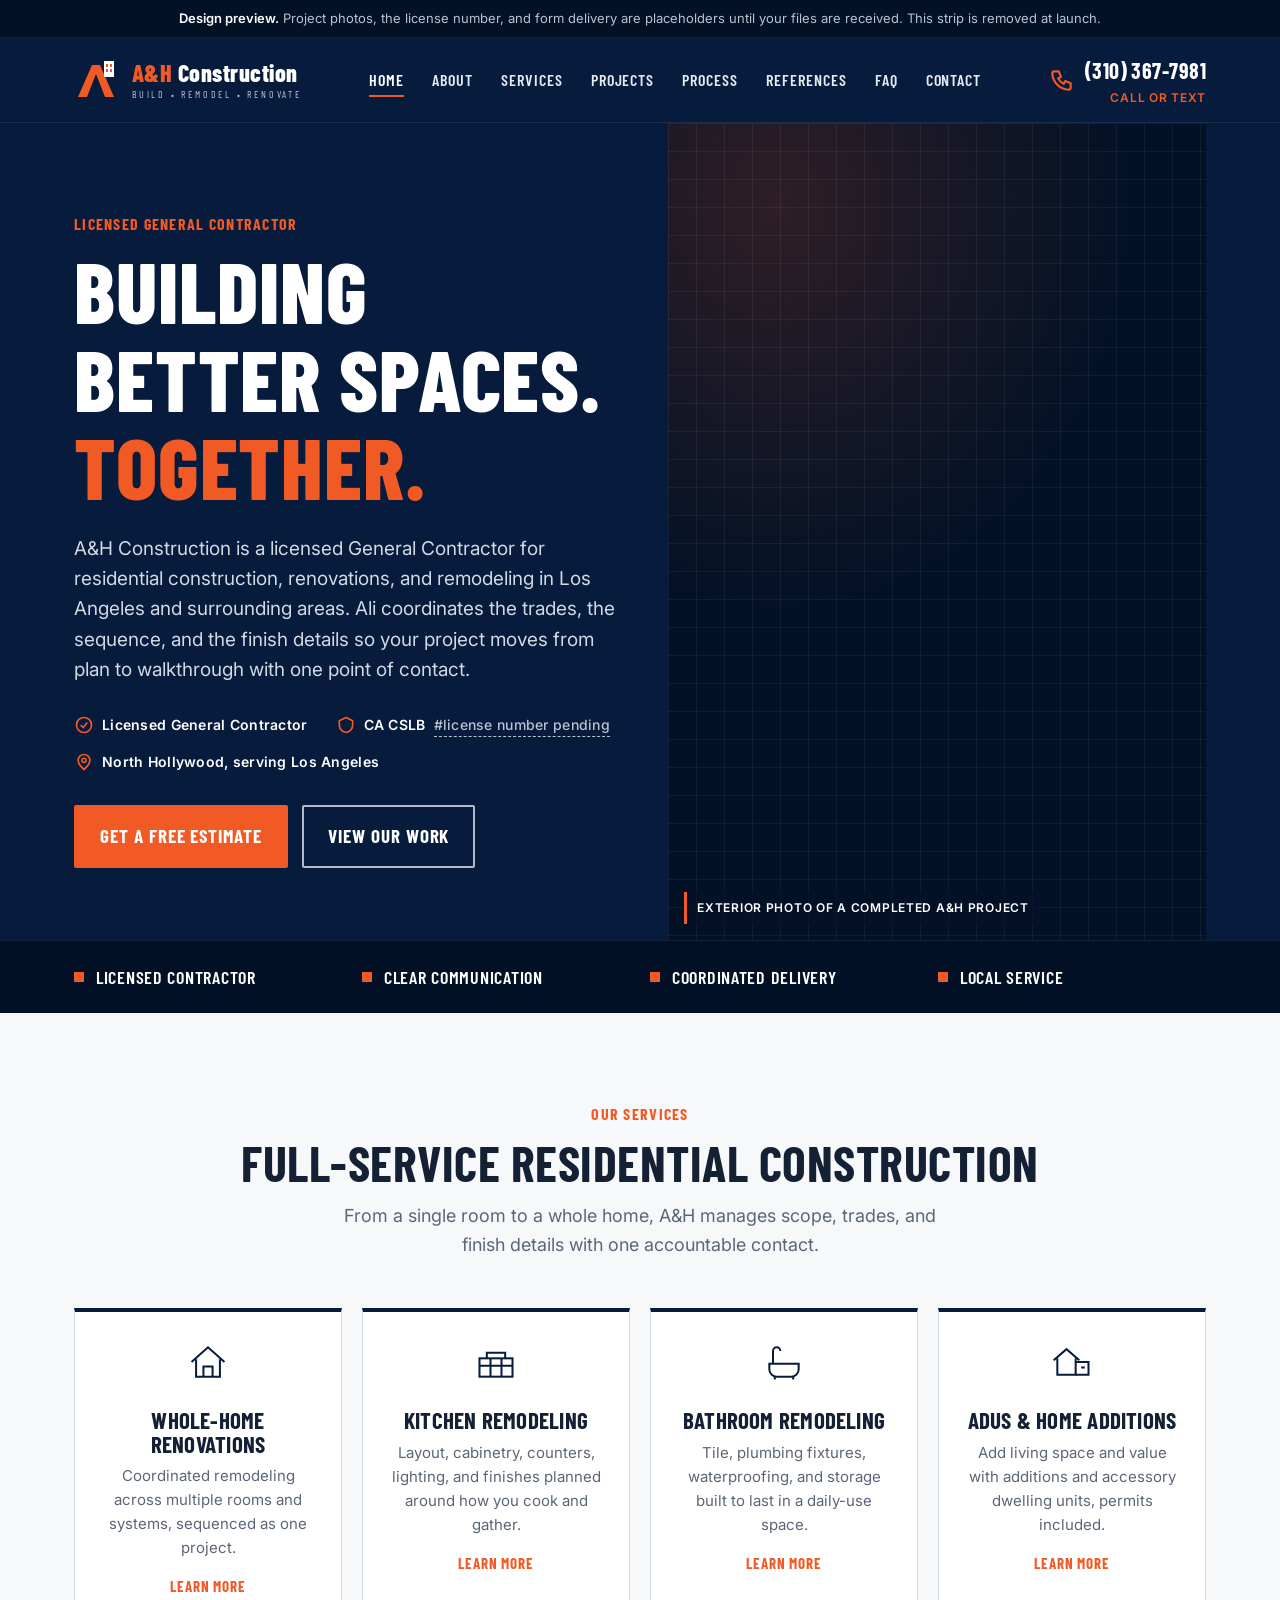
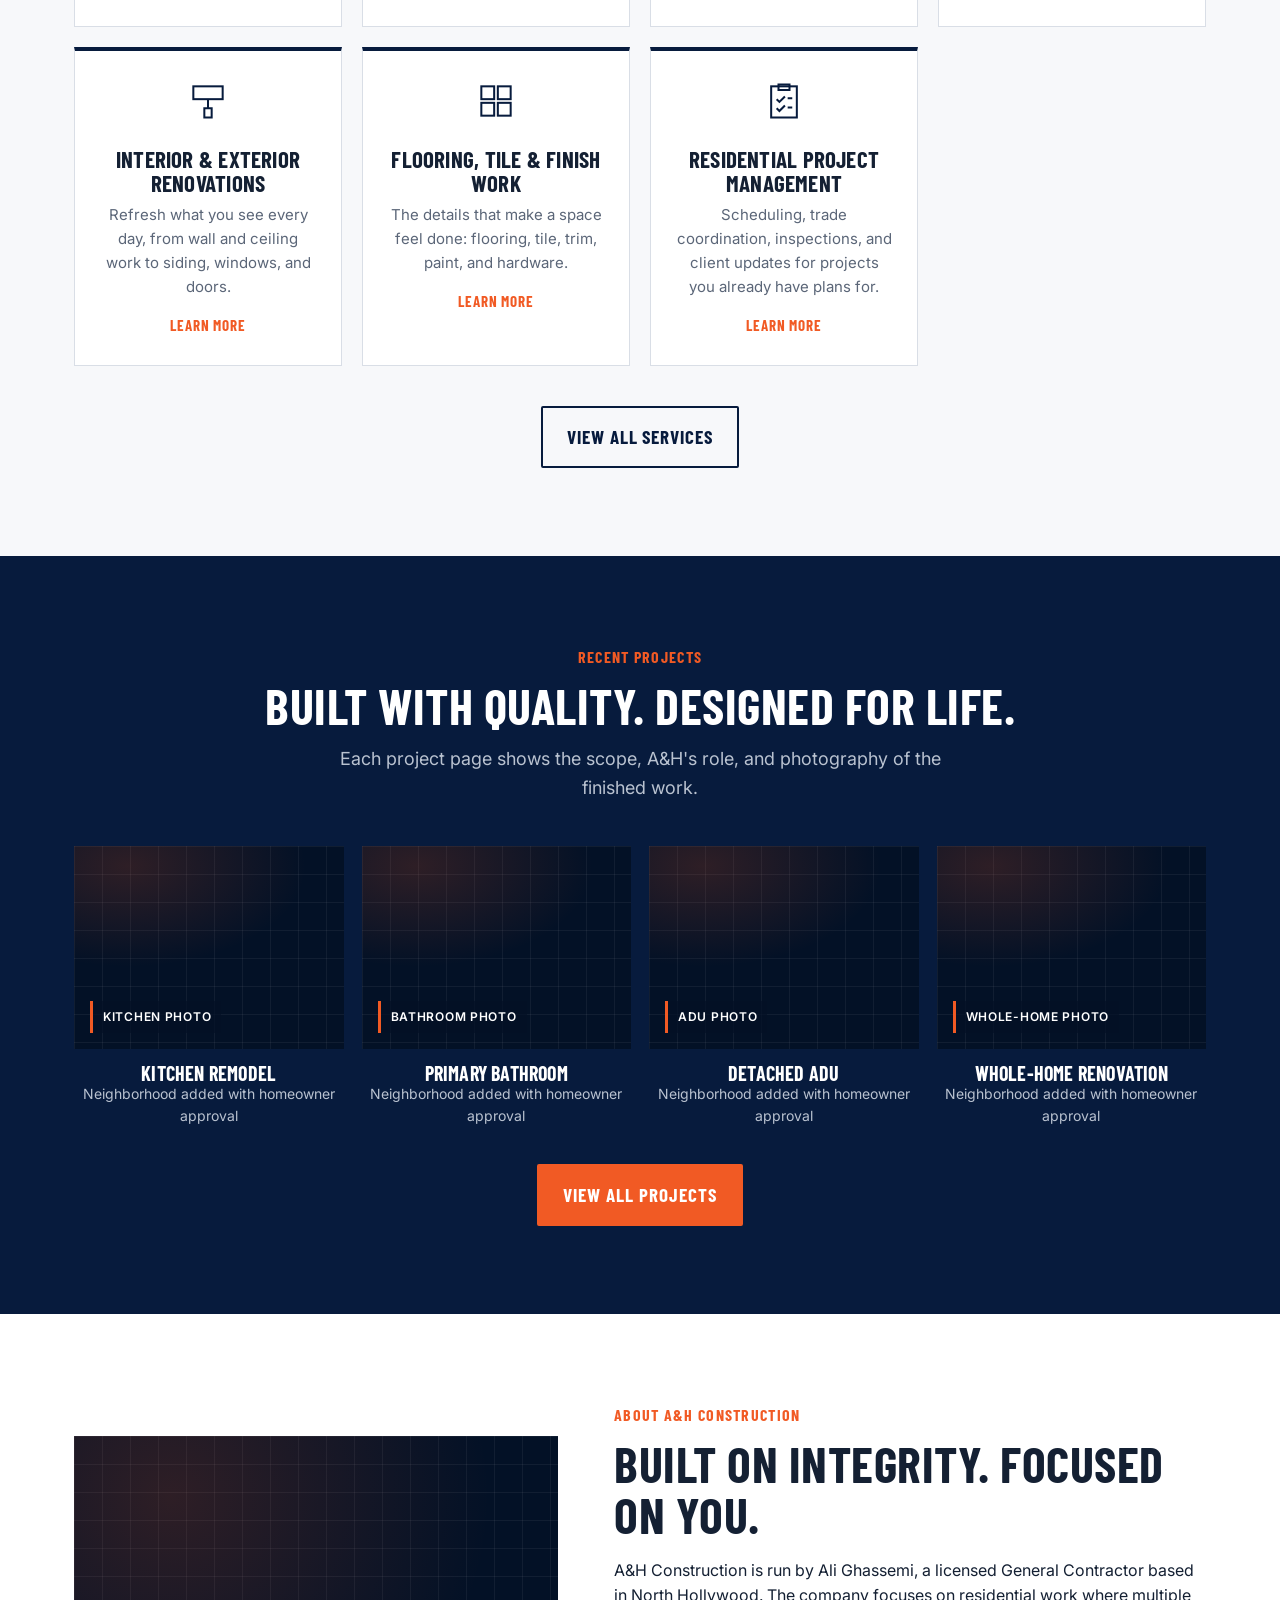
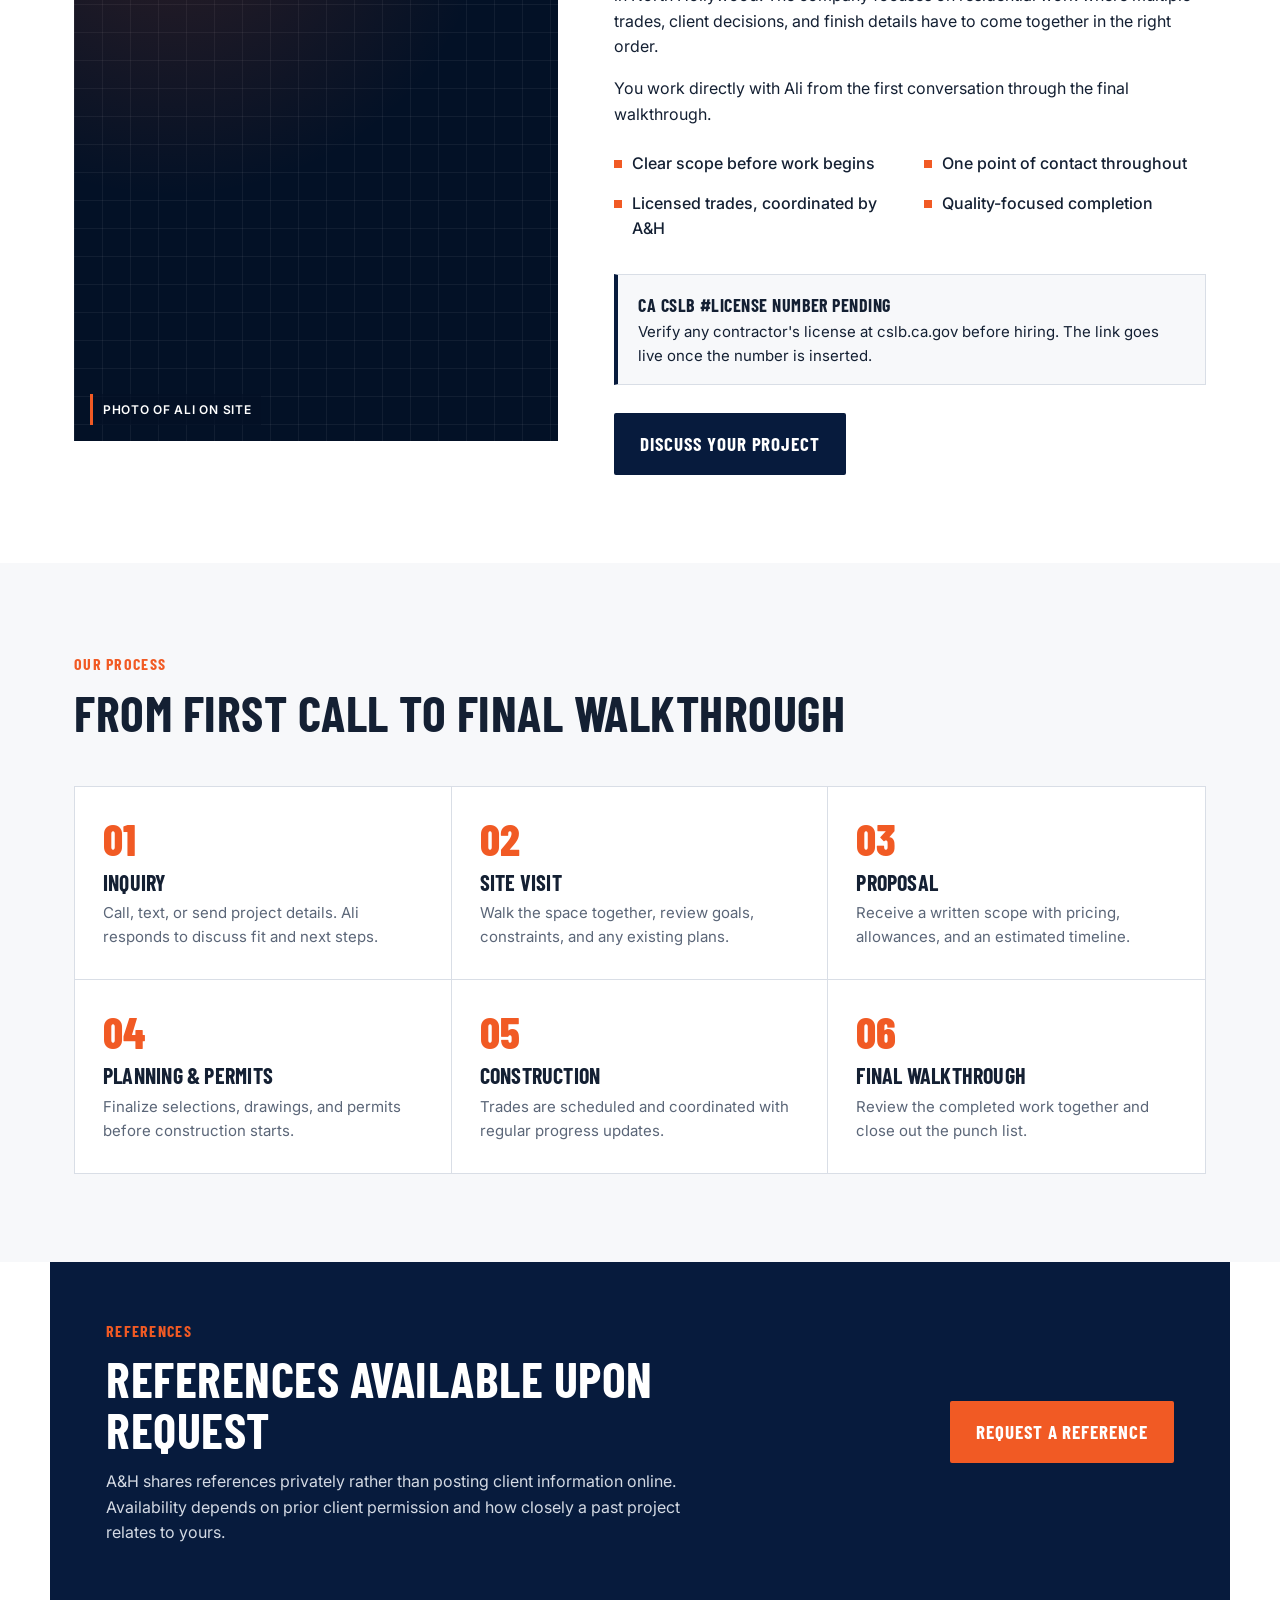
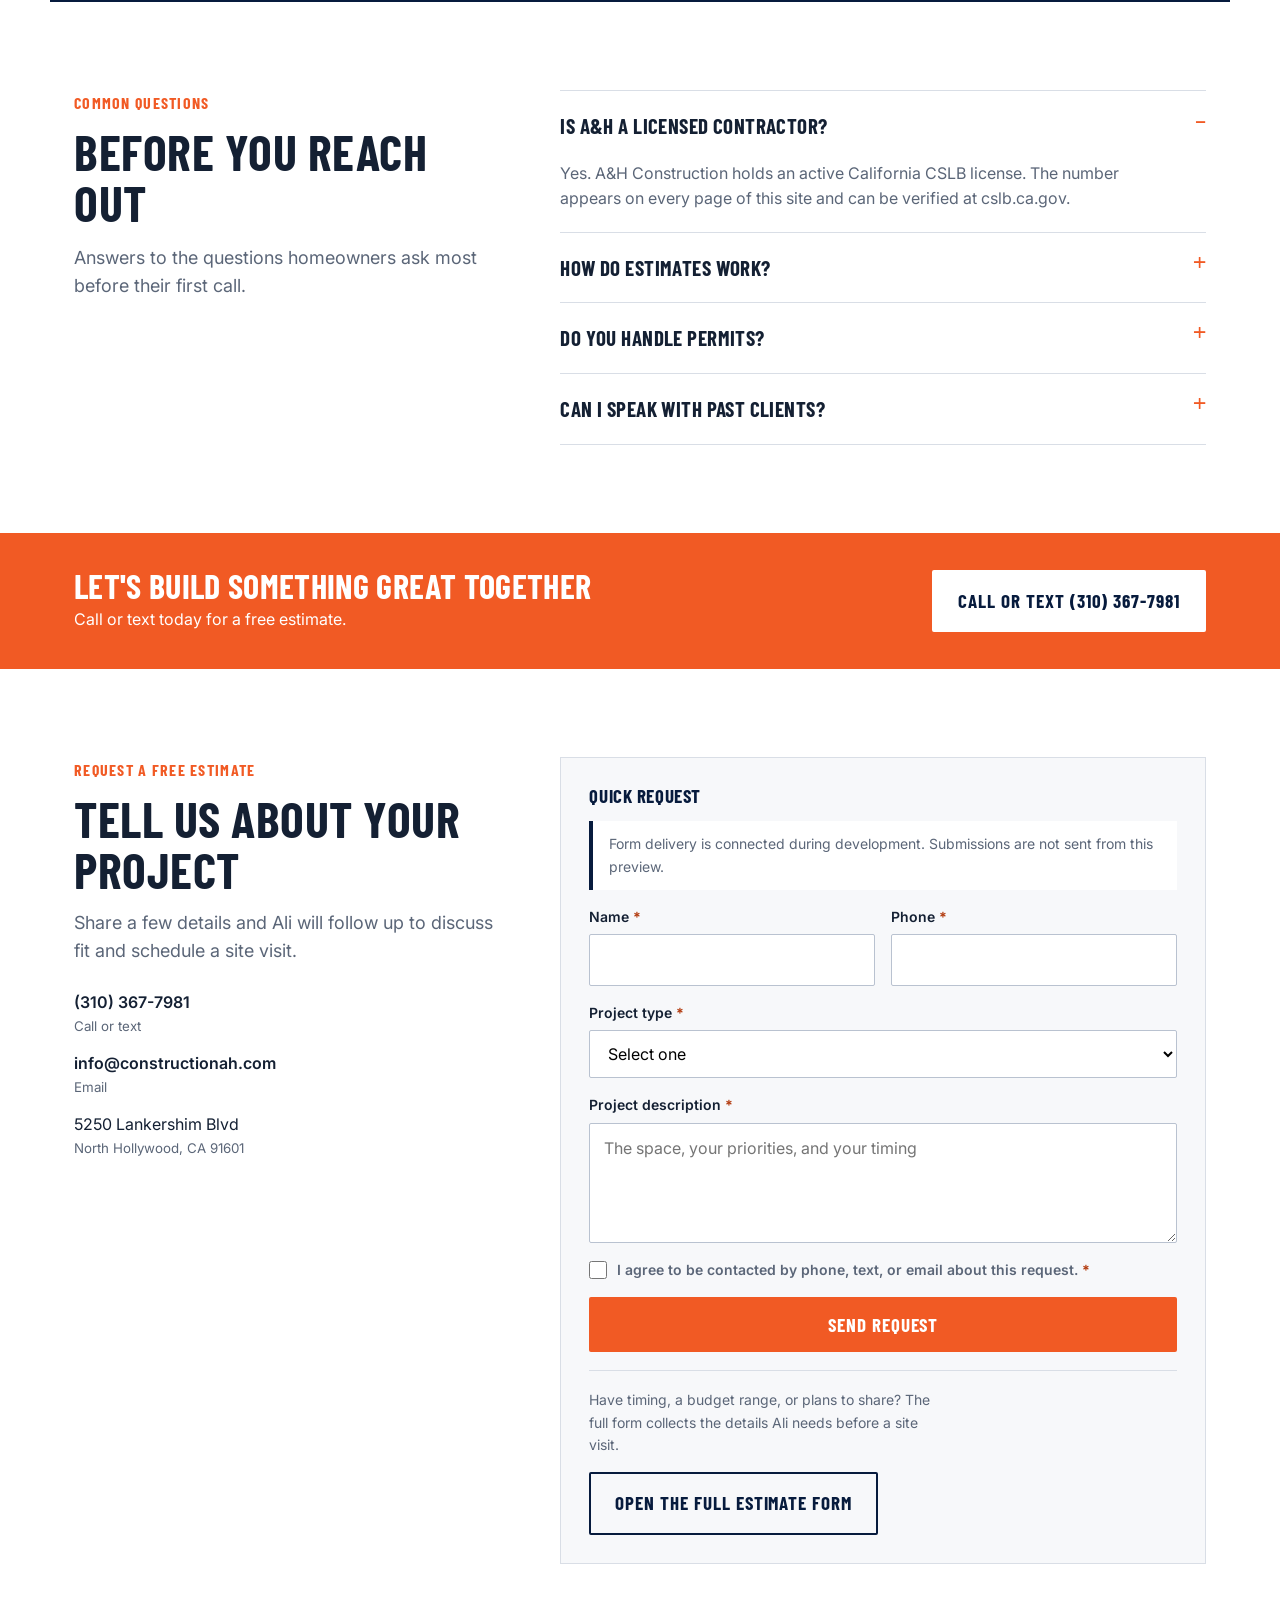
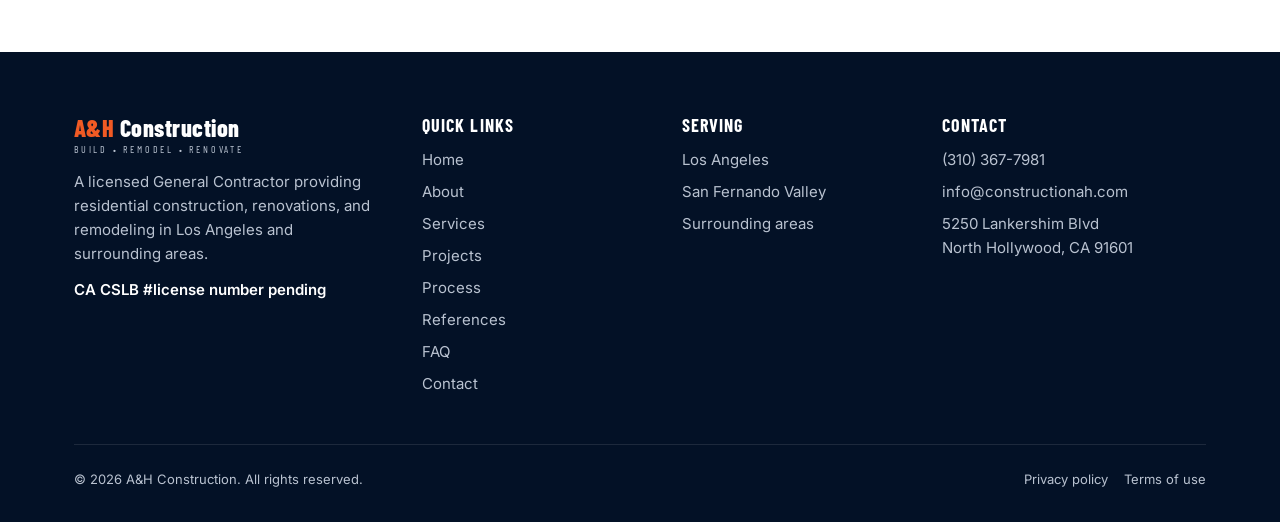
==== commit f217a99a: "CTA routing, contrast fixes, 404 paths, staging robots - index.html: all 12 #contact CTAs now link t" ====
--- a/index.html
+++ b/index.html
@@ -99,7 +99,7 @@
         <li><svg viewBox="0 0 24 24" fill="none" stroke="currentColor" stroke-width="2"><path d="M12 21s7-6 7-11a7 7 0 0 0-14 0c0 5 7 11 7 11z"/><circle cx="12" cy="10" r="2.5"/></svg>North Hollywood, serving Los Angeles</li>
       </ul>
       <div class="hero-actions">
-        <a class="btn btn-orange" href="#contact">Get a free estimate</a>
+        <a class="btn btn-orange" href="contact.html">Get a free estimate</a>
         <a class="btn btn-ghost" href="#projects">View our work</a>
       </div>
     </div>
@@ -121,7 +121,7 @@
     <h2>Full-service residential construction</h2>
     <p class="lede">From a single room to a whole home, A&amp;H manages scope, trades, and finish details with one accountable contact.</p>
     <div class="svc-grid">
-      <a class="svc" href="#contact">
+      <a class="svc" href="contact.html">
         <svg viewBox="0 0 48 48" fill="none" stroke="currentColor" stroke-width="2.2"><path d="M6 24 24 8l18 16"/><path d="M11 21v19h26V21"/><path d="M19 40V29h10v11"/></svg>
         <h3>Whole-home renovations</h3><p>Coordinated remodeling across multiple rooms and systems, sequenced as one project.</p><span class="go">Learn more</span>
       </a>
@@ -129,28 +129,28 @@
         <svg viewBox="0 0 48 48" fill="none" stroke="currentColor" stroke-width="2.2"><rect x="6" y="20" width="36" height="20"/><path d="M6 28h36M18 20v20M30 20v20"/><path d="M14 20v-6h20v6"/></svg>
         <h3>Kitchen remodeling</h3><p>Layout, cabinetry, counters, lighting, and finishes planned around how you cook and gather.</p><span class="go">Learn more</span>
       </a>
-      <a class="svc" href="#contact">
+      <a class="svc" href="contact.html">
         <svg viewBox="0 0 48 48" fill="none" stroke="currentColor" stroke-width="2.2"><path d="M8 26h32v6a8 8 0 0 1-8 8H16a8 8 0 0 1-8-8z"/><path d="M12 26V12a4 4 0 0 1 8 0"/><path d="M14 40v3M34 40v3"/></svg>
         <h3>Bathroom remodeling</h3><p>Tile, plumbing fixtures, waterproofing, and storage built to last in a daily-use space.</p><span class="go">Learn more</span>
       </a>
-      <a class="svc" href="#contact">
+      <a class="svc" href="contact.html">
         <svg viewBox="0 0 48 48" fill="none" stroke="currentColor" stroke-width="2.2"><path d="M4 22 18 10l14 12"/><path d="M8 20v18h20V20"/><path d="M28 24h14v14H28"/><path d="M34 30h4"/></svg>
         <h3>ADUs &amp; home additions</h3><p>Add living space and value with additions and accessory dwelling units, permits included.</p><span class="go">Learn more</span>
       </a>
-      <a class="svc" href="#contact">
+      <a class="svc" href="contact.html">
         <svg viewBox="0 0 48 48" fill="none" stroke="currentColor" stroke-width="2.2"><rect x="8" y="8" width="32" height="14"/><path d="M24 22v10"/><path d="M20 32h8v10h-8z"/></svg>
         <h3>Interior &amp; exterior renovations</h3><p>Refresh what you see every day, from wall and ceiling work to siding, windows, and doors.</p><span class="go">Learn more</span>
       </a>
-      <a class="svc" href="#contact">
+      <a class="svc" href="contact.html">
         <svg viewBox="0 0 48 48" fill="none" stroke="currentColor" stroke-width="2.2"><rect x="8" y="8" width="14" height="14"/><rect x="26" y="8" width="14" height="14"/><rect x="8" y="26" width="14" height="14"/><rect x="26" y="26" width="14" height="14"/></svg>
         <h3>Flooring, tile &amp; finish work</h3><p>The details that make a space feel done: flooring, tile, trim, paint, and hardware.</p><span class="go">Learn more</span>
       </a>
-      <a class="svc" href="#contact">
+      <a class="svc" href="contact.html">
         <svg viewBox="0 0 48 48" fill="none" stroke="currentColor" stroke-width="2.2"><rect x="10" y="8" width="28" height="34"/><path d="M18 6h12v6H18z"/><path d="m16 22 3 3 6-6M16 32l3 3 6-6"/><path d="M28 21h5M28 31h5"/></svg>
         <h3>Residential project management</h3><p>Scheduling, trade coordination, inspections, and client updates for projects you already have plans for.</p><span class="go">Learn more</span>
       </a>
     </div>
-    <a class="btn btn-outline" href="#contact">View all services</a>
+    <a class="btn btn-outline" href="contact.html">View all services</a>
   </div>
 </section>
 
@@ -165,7 +165,7 @@
       <div class="proj"><div class="ph"><span class="tag">ADU photo</span></div><h3>Detached ADU</h3><p>Neighborhood added with homeowner approval</p></div>
       <div class="proj"><div class="ph"><span class="tag">Whole-home photo</span></div><h3>Whole-home renovation</h3><p>Neighborhood added with homeowner approval</p></div>
     </div>
-    <a class="btn btn-orange" href="#contact">View all projects</a>
+    <a class="btn btn-orange" href="contact.html">View all projects</a>
   </div>
 </section>
 
@@ -184,7 +184,7 @@
         <li>Quality-focused completion</li>
       </ul>
       <div class="license-box"><b>CA CSLB #license number pending</b>Verify any contractor's license at cslb.ca.gov before hiring. The link goes live once the number is inserted.</div>
-      <a class="btn btn-navy" href="#contact">Discuss your project</a>
+      <a class="btn btn-navy" href="contact.html">Discuss your project</a>
     </div>
   </div>
 </section>
@@ -211,7 +211,7 @@
       <h2>References available upon request</h2>
       <p>A&amp;H shares references privately rather than posting client information online. Availability depends on prior client permission and how closely a past project relates to yours.</p>
     </div>
-    <a class="btn btn-orange" href="#contact">Request a reference</a>
+    <a class="btn btn-orange" href="contact.html?type=reference">Request a reference</a>
   </div>
 </section>
 
@@ -297,7 +297,7 @@
 <nav class="mbar" aria-label="Quick contact">
   <a class="btn btn-ghost" href="tel:+13103677981">Call</a>
   <a class="btn btn-ghost" href="sms:+13103677981">Text</a>
-  <a class="btn btn-orange" href="#contact">Free estimate</a>
+  <a class="btn btn-orange" href="contact.html">Free estimate</a>
 </nav>
 
 <script src="assets/js/main.js" defer></script>
--- a/assets/css/styles.css
+++ b/assets/css/styles.css
@@ -23,7 +23,7 @@
 :focus-visible{outline:3px solid var(--orange);outline-offset:3px}
 
 /* buttons */
-.btn{display:inline-flex;align-items:center;justify-content:center;gap:8px;font-family:var(--head);text-transform:uppercase;font-weight:700;font-size:17px;letter-spacing:.05em;padding:14px 24px;border-radius:2px;text-decoration:none;border:2px solid transparent;cursor:pointer;min-height:48px;transition:background .15s,color .15s}
+.btn{display:inline-flex;align-items:center;justify-content:center;gap:8px;font-family:var(--head);text-transform:uppercase;font-weight:700;font-size:19px;letter-spacing:.05em;padding:14px 24px;border-radius:2px;text-decoration:none;border:2px solid transparent;cursor:pointer;min-height:48px;transition:background .15s,color .15s}
 .btn-orange{background:var(--orange);color:#fff;border-color:var(--orange)}
 .btn-orange:hover{background:#d84c1a;border-color:#d84c1a}
 .btn-ghost{background:transparent;color:#fff;border-color:rgba(255,255,255,.7)}
@@ -150,7 +150,7 @@
 .cta-bar{background:var(--orange);color:#fff;padding:36px 0}
 .cta-bar .wrap{display:flex;justify-content:space-between;align-items:center;gap:24px;flex-wrap:wrap}
 .cta-bar h2{font-size:34px}
-.cta-bar p{color:#FFE3D6;margin-top:4px}
+.cta-bar p{color:#fff;margin-top:4px}
 .cta-bar .btn{background:#fff;color:var(--navy);border-color:#fff}
 .cta-bar .btn:hover{background:var(--navy);color:#fff;border-color:var(--navy)}
 
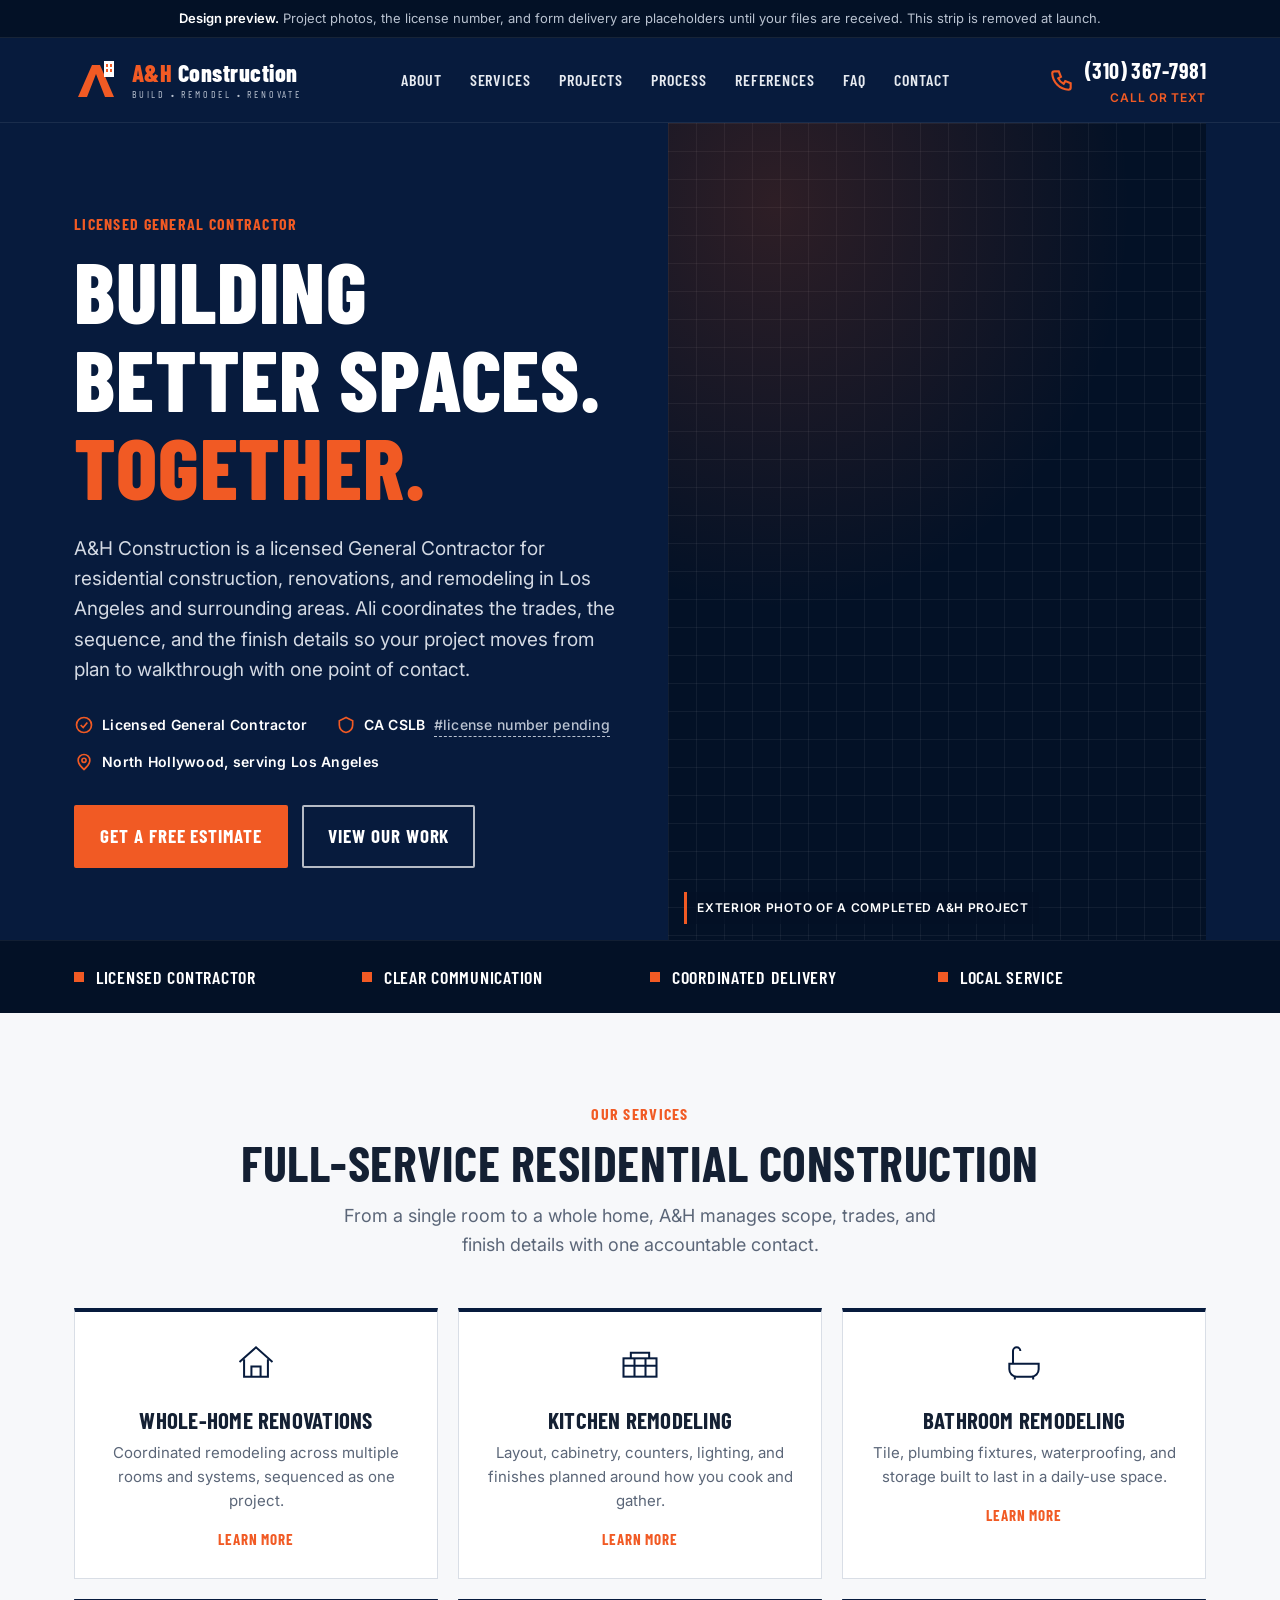
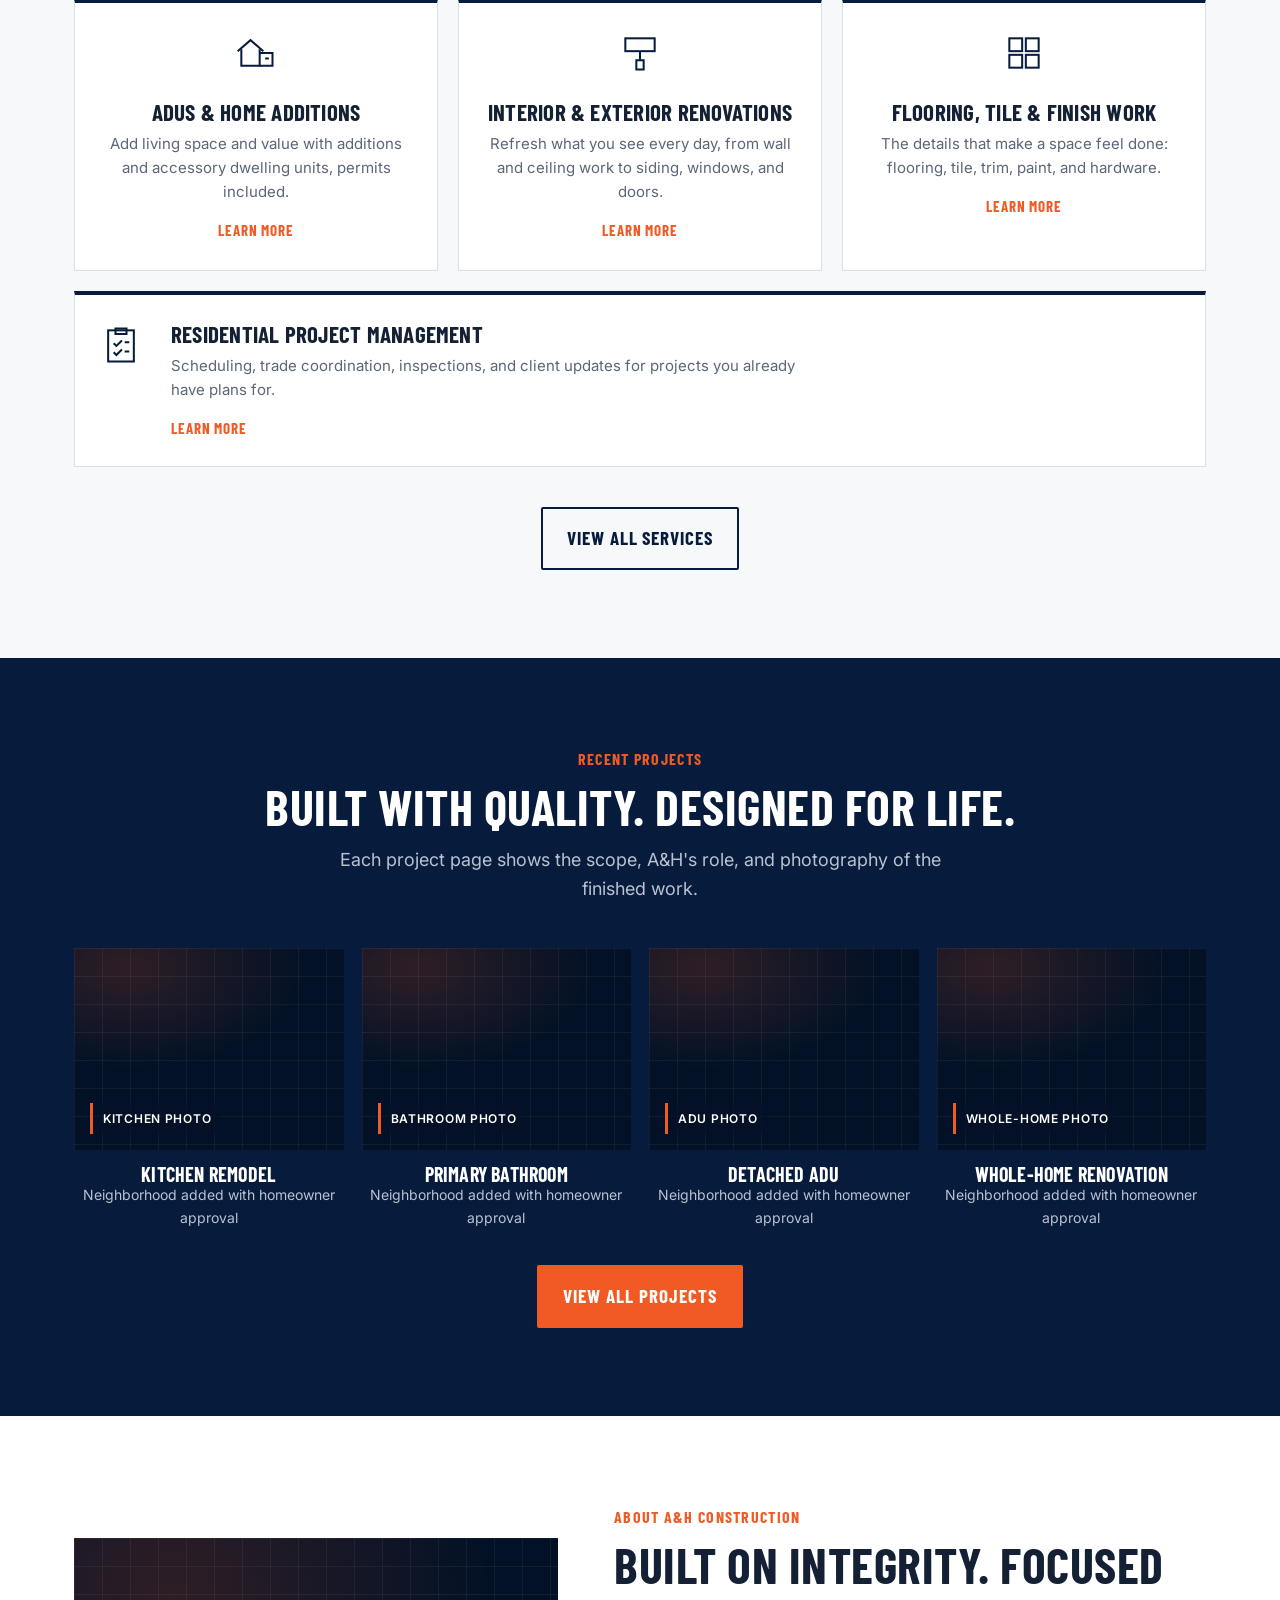
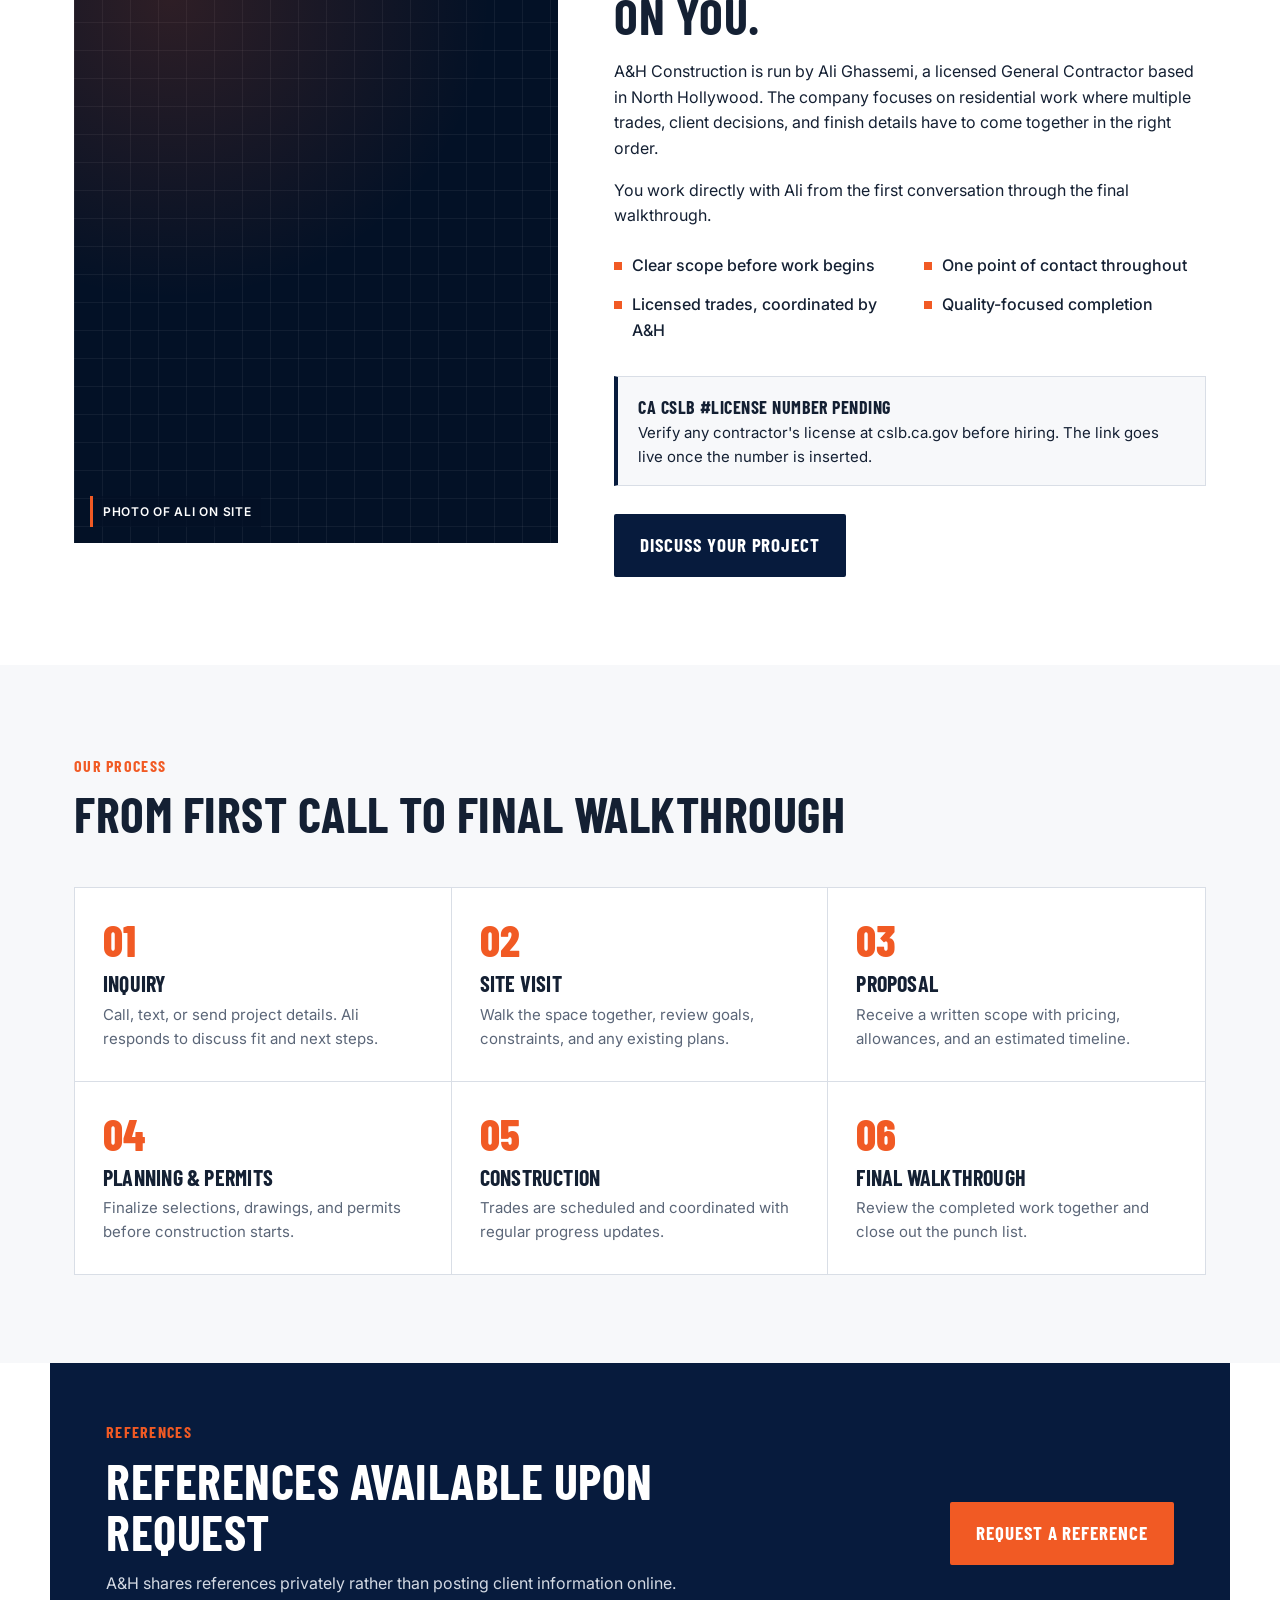
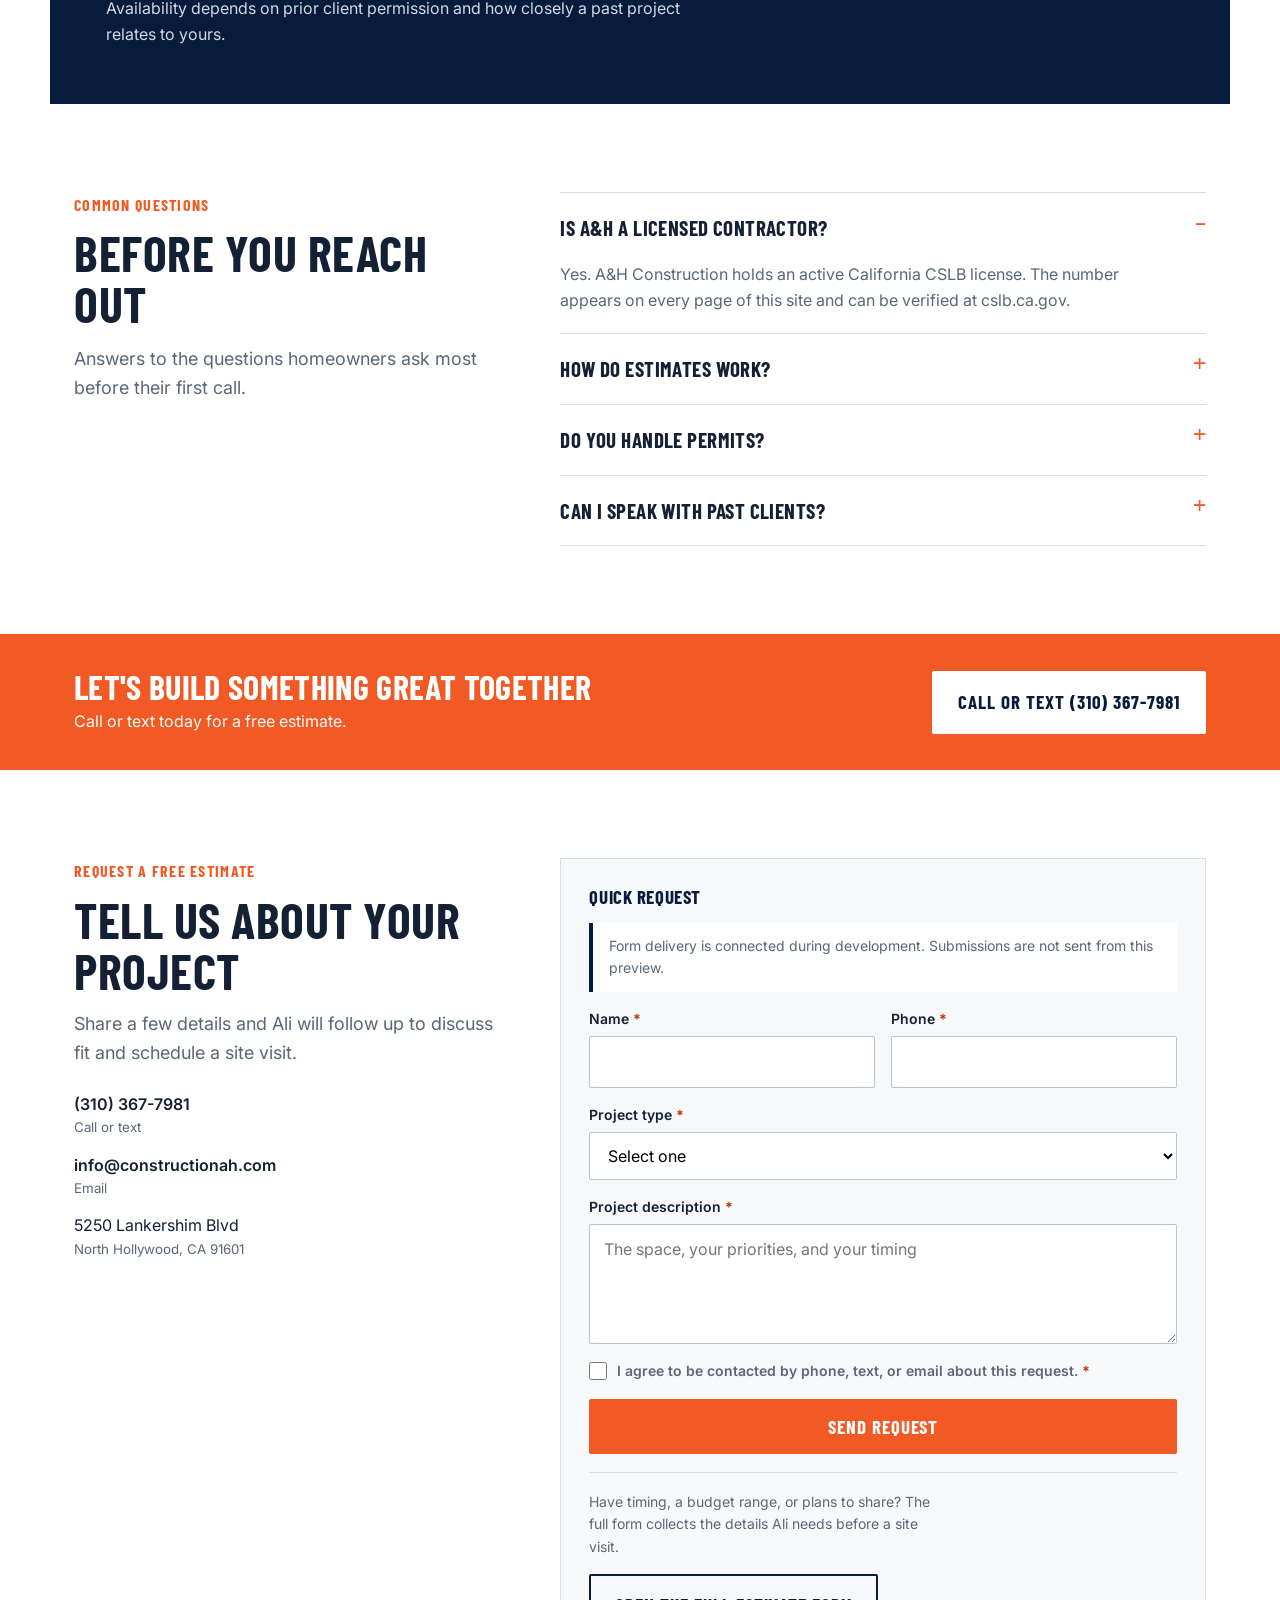
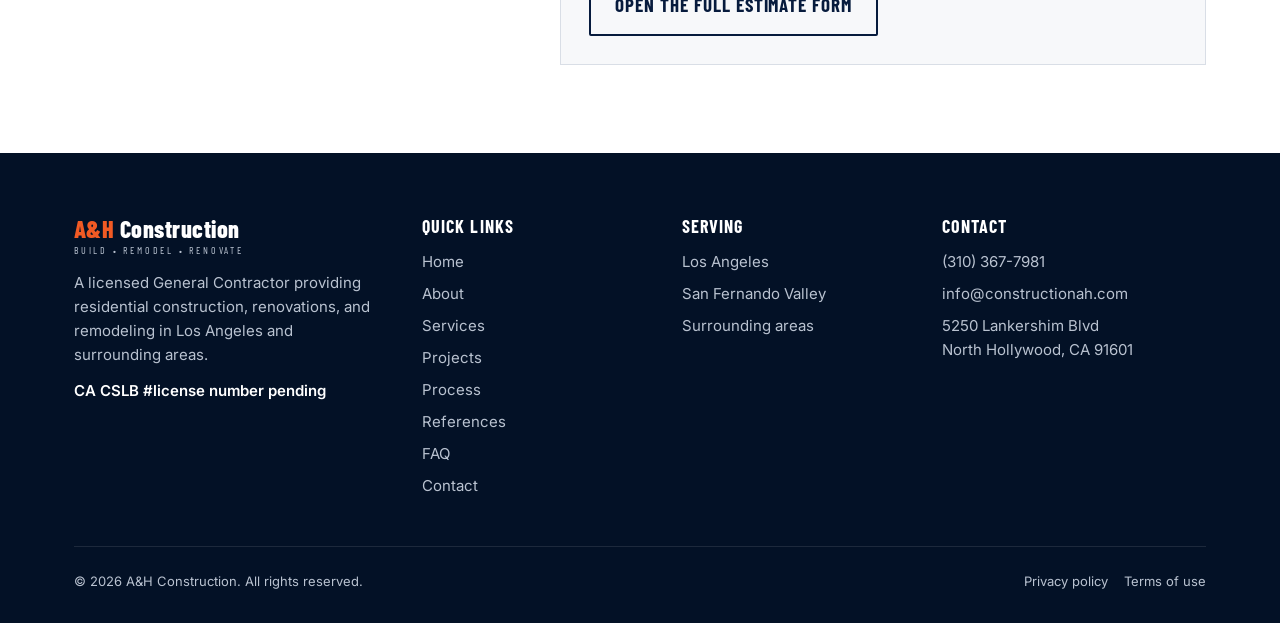
==== commit 5bdc8c4f: "fix header overflow: collapse nav below 976px The desktop menu + phone block needs ~975px, but the n" ====
--- a/index.html
+++ b/index.html
@@ -62,7 +62,6 @@
     </a>
     <nav aria-label="Primary">
       <ul class="menu">
-        <li><a href="#top" aria-current="page">Home</a></li>
         <li><a href="#about">About</a></li>
         <li><a href="#services">Services</a></li>
         <li><a href="#projects">Projects</a></li>
--- a/assets/css/styles.css
+++ b/assets/css/styles.css
@@ -91,7 +91,7 @@
 .services{background:var(--off)}
 .center{text-align:center}
 .center .lede{margin:14px auto 0}
-.svc-grid{display:grid;grid-template-columns:repeat(4,1fr);gap:20px;margin:48px 0 40px}
+.svc-grid{display:grid;grid-template-columns:repeat(3,1fr);gap:20px;margin:48px 0 40px}
 .svc{background:#fff;border:1px solid var(--line);border-top:4px solid var(--navy);padding:28px 24px 26px;text-decoration:none;color:var(--ink);display:block}
 .svc:hover{border-top-color:var(--orange)}
 .svc svg{width:44px;height:44px;color:var(--navy);margin-bottom:18px}
@@ -99,6 +99,15 @@
 .svc p{color:var(--muted);font-size:15px}
 .svc .go{display:inline-block;margin-top:14px;font-family:var(--head);text-transform:uppercase;font-weight:700;color:var(--orange);letter-spacing:.06em;font-size:15px}
 .svc.wide{grid-column:span 1}
+/* 7th service card: full-width horizontal row below the 3-col grid.
+   Scoped to min-width so the <=820px 2-up layout is left exactly as-is. */
+@media (min-width:821px){
+  .svc-grid>.svc:last-child{grid-column:1/-1;display:grid;grid-template-columns:auto 1fr;column-gap:28px;align-items:start;text-align:left}
+  .svc-grid>.svc:last-child>svg{grid-column:1;grid-row:1/4;margin-bottom:0}
+  .svc-grid>.svc:last-child>h3{grid-column:2;grid-row:1}
+  .svc-grid>.svc:last-child>p{grid-column:2;grid-row:2;max-width:70ch}
+  .svc-grid>.svc:last-child>.go{grid-column:2;grid-row:3;justify-self:start}
+}
 
 /* projects */
 .projects{background:var(--navy);color:#fff}
@@ -184,7 +193,6 @@
 .mbar{display:none}
 
 @media (max-width:1024px){
-  .svc-grid{grid-template-columns:repeat(3,1fr)}
   .proj-grid{grid-template-columns:repeat(2,1fr)}
   .trust ul{grid-template-columns:repeat(2,1fr)}
   .hero-grid{grid-template-columns:1fr}
@@ -194,14 +202,18 @@
   .refs .btn{justify-self:start}
   .foot-grid{grid-template-columns:1fr 1fr}
 }
-@media (max-width:820px){
-  section{padding:64px 0}
+/* Nav collapses earlier than the rest of the mobile layout: the desktop menu
+   + phone block needs ~975px, so below that the burger/drawer take over. */
+@media (max-width:975px){
   .menu,.phone{display:none}
   .burger{display:block}
   .drawer{display:none;background:var(--deep);padding:8px 24px 24px;border-top:1px solid rgba(255,255,255,.08)}
   .drawer[data-open="true"]{display:block}
   .drawer a{display:block;color:#fff;text-decoration:none;font-family:var(--head);text-transform:uppercase;font-weight:600;font-size:22px;letter-spacing:.05em;padding:14px 0;border-bottom:1px solid rgba(255,255,255,.08)}
   .drawer .drawer-phone{color:var(--orange);border-bottom:0;padding-top:20px}
+}
+@media (max-width:820px){
+  section{padding:64px 0}
   .nav{height:72px}
   /* services: 2-up grid, 7th card spans full width */
   .svc-grid{grid-template-columns:1fr 1fr;gap:12px;margin:32px 0 28px}
